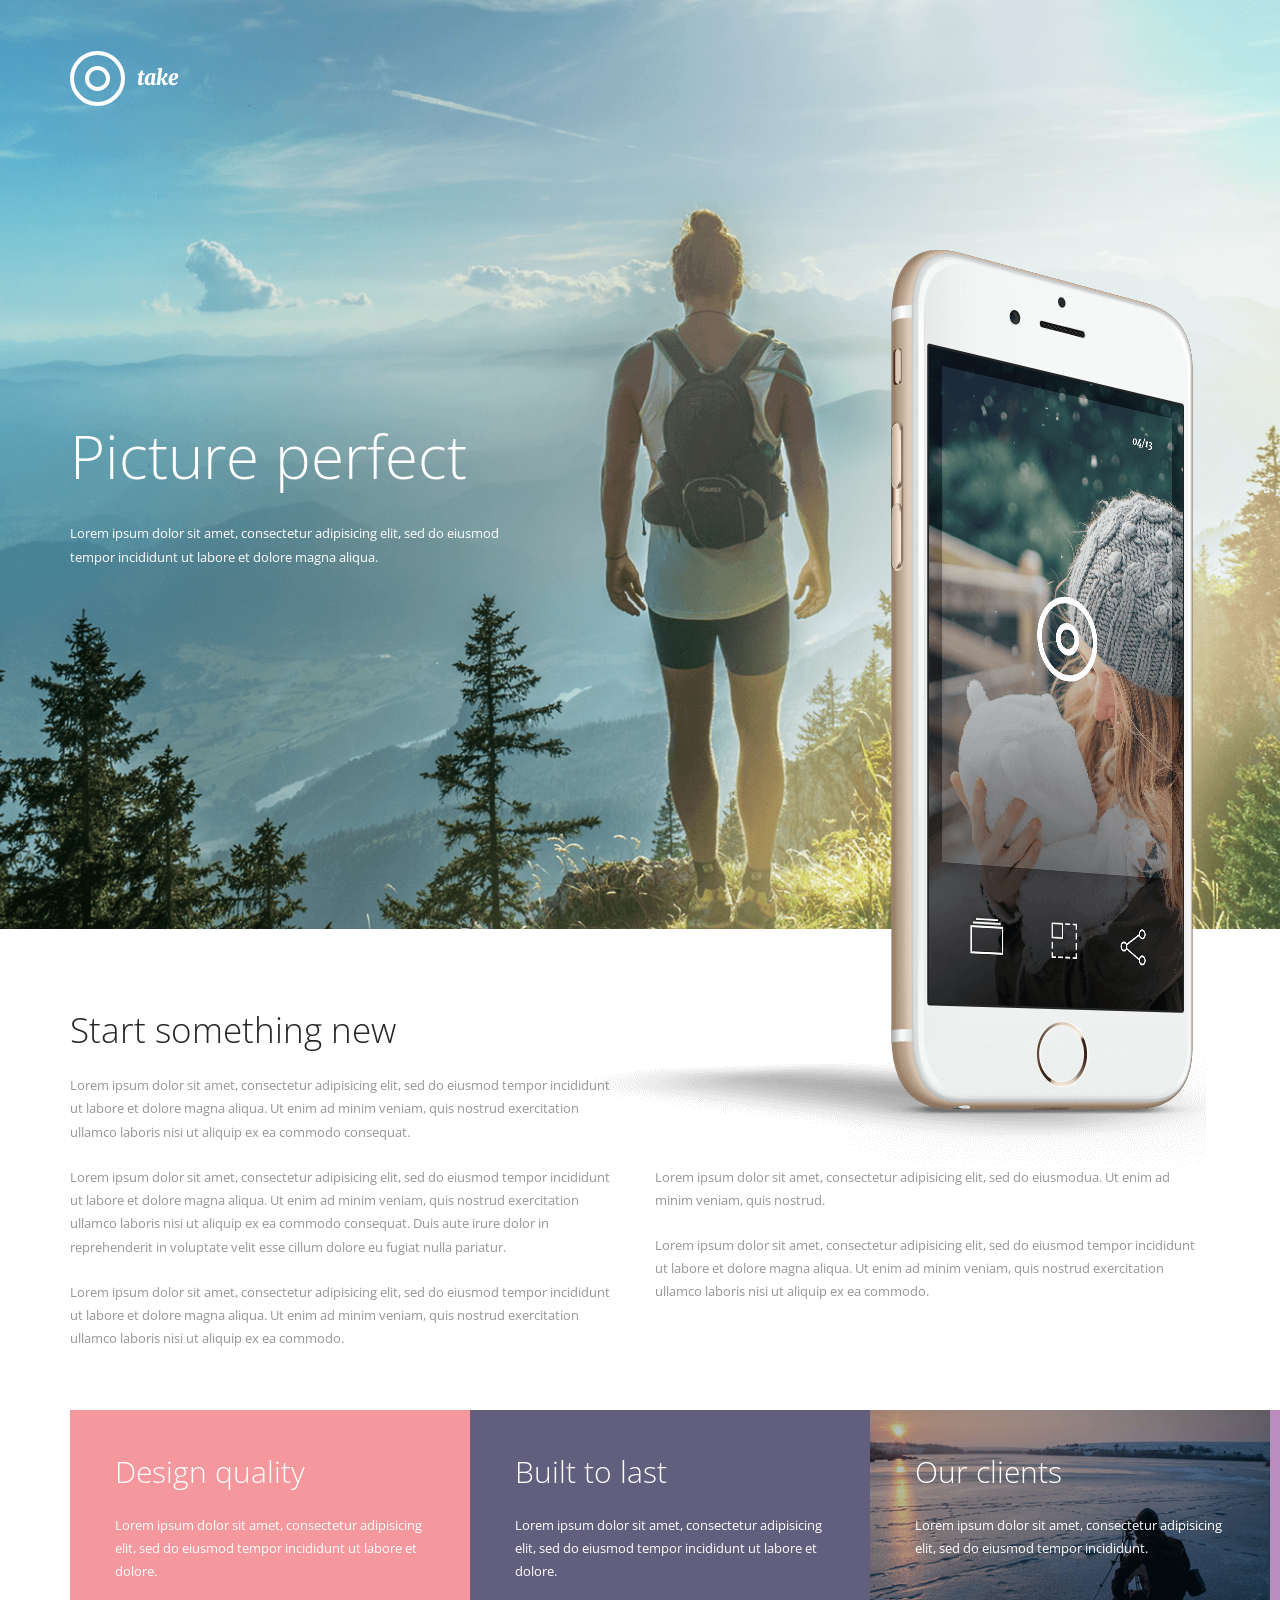
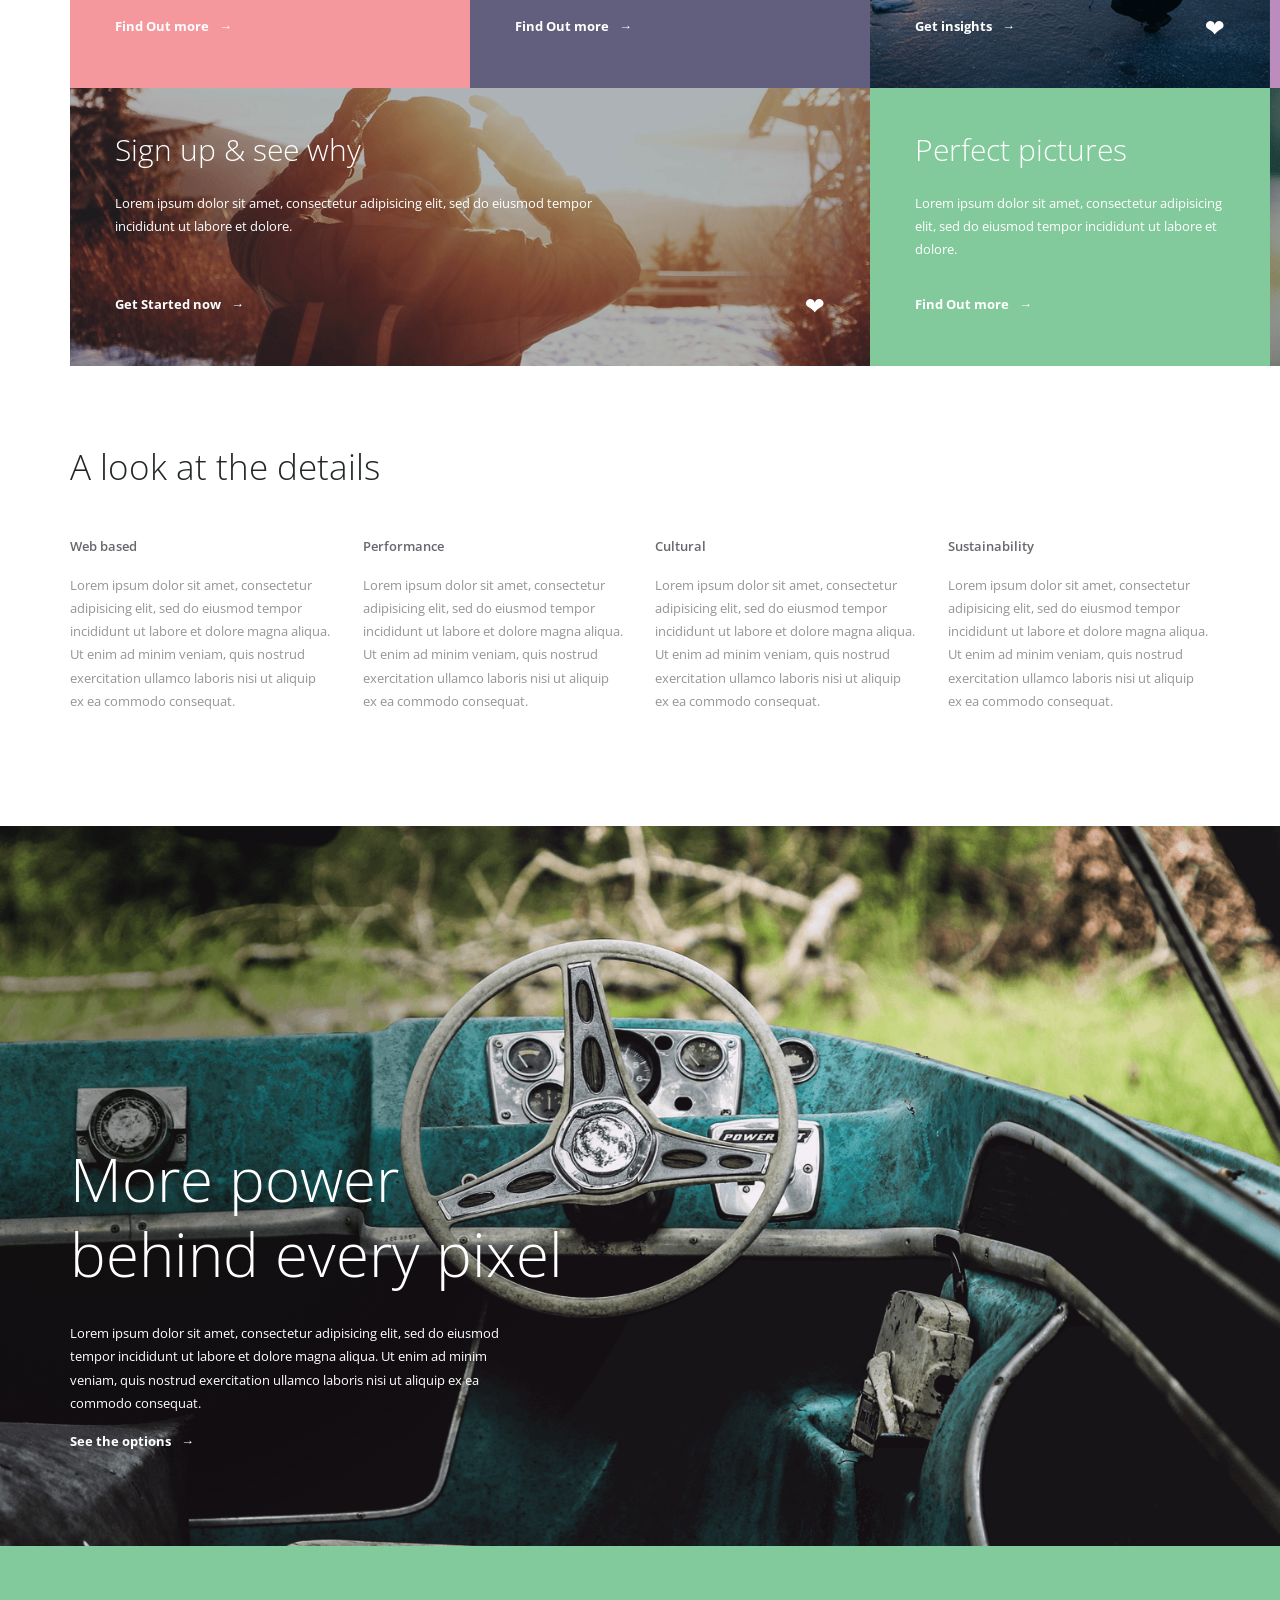
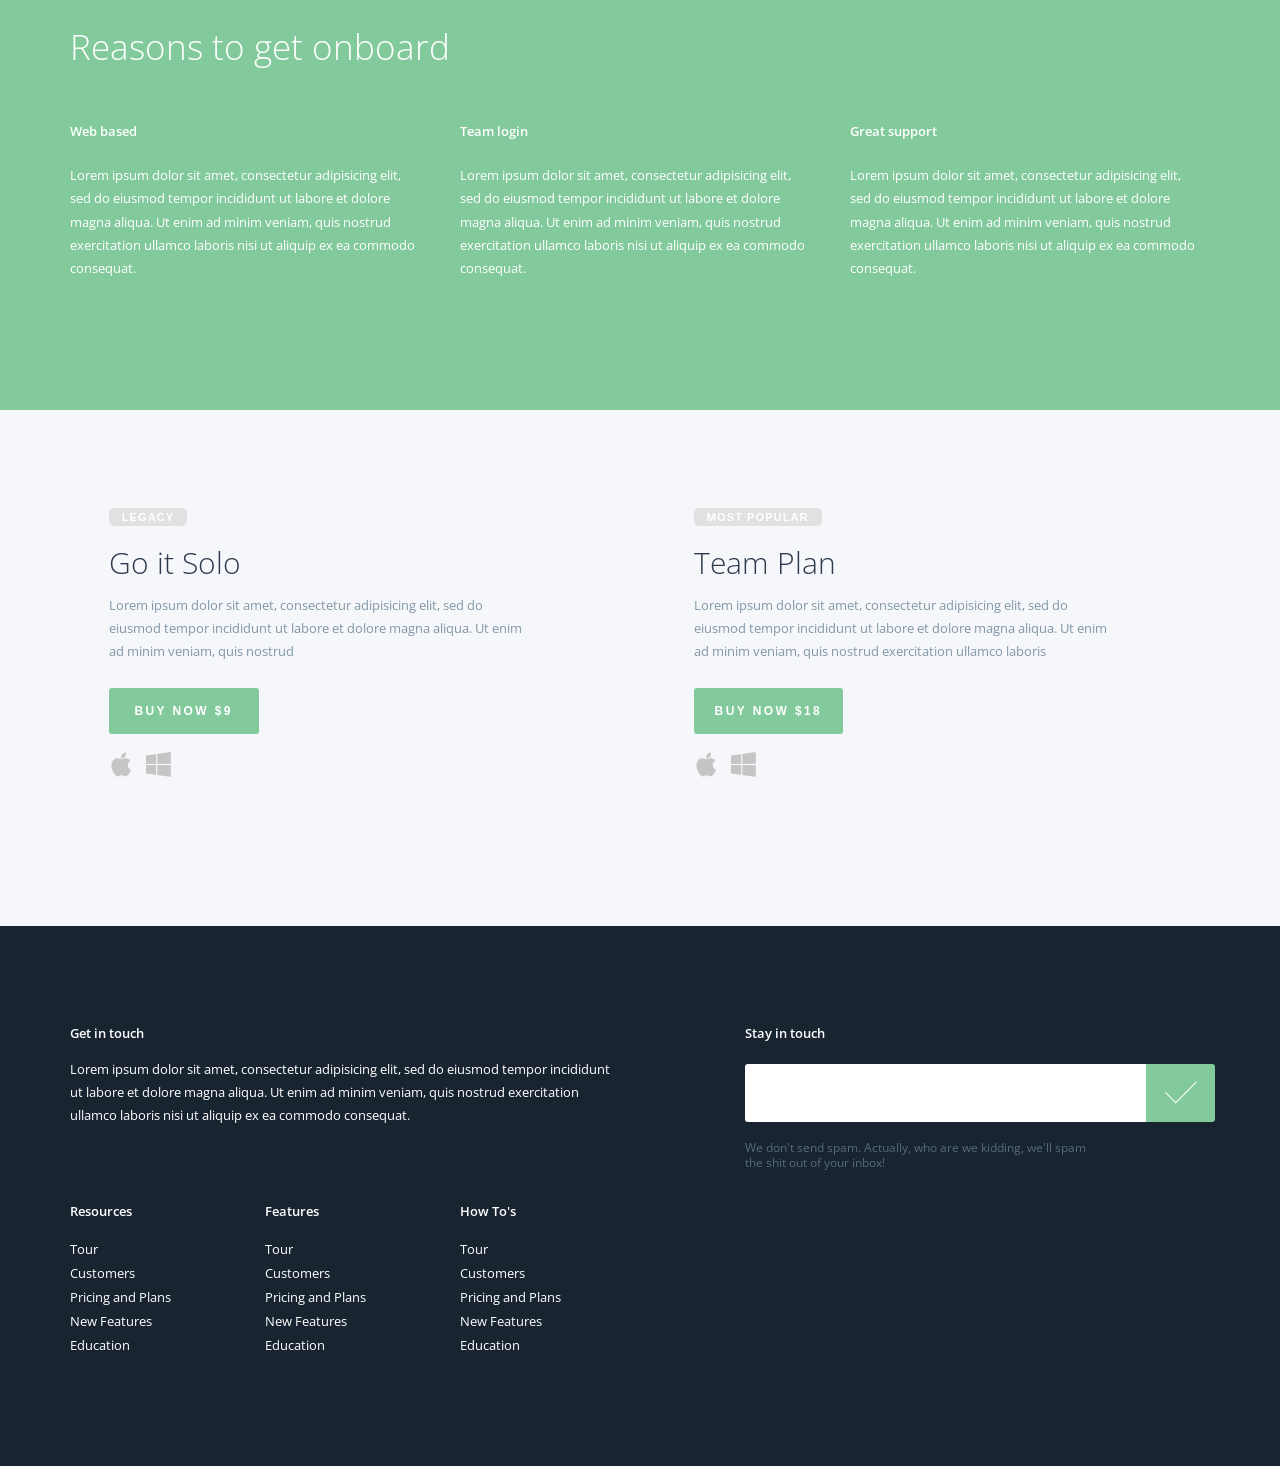
==== index.html @ c55de5a4 "Add Take project Old project from psd by htmlAcademy" ====
<!DOCTYPE html>
<html lang="en">
<head>
	<meta charset="UTF-8">
	<meta name="viewport" content="width=device-width, initial-scale=1.0">
	<title>take</title>
	<link href='https://fonts.googleapis.com/css?family=Open+Sans:300,600,400,700,800' rel='stylesheet' type='text/css'>
	<link href='https://fonts.googleapis.com/css?family=Merriweather:900italic' rel='stylesheet' type='text/css'>
	<link rel="stylesheet" type="text/css" href="style/style.css">
</head>
<body>
	<main>
		<section class="section-1">
			<div class="row">
				<div class="logo col-2">take</div>
			</div>
			<header class="row">
				<h5><span>Perfect</span>&ensp; <a href="#">takepapp.com</a></h5>
				<h1 class="col-5">Picture perfect</h1>
			</header>
			<article class="row">
				<div class="col-5">
					<p>Lorem ipsum dolor sit amet, consectetur adipisicing elit, sed do eiusmod tempor incididunt ut labore et dolore magna aliqua.
					</p>
				</div>
				<div class="col-7">
					<img src="image/iPhone-img-crop.png">
				</div>
			</article>
		</section>
		<section class="section-2">
			<header class="row">
				<h2 class="col-4">Start something new</h2>
			</header>
			<article class="row">
				<div class="col-6">
					<p>Lorem ipsum dolor sit amet, consectetur adipisicing elit, sed do eiusmod
					tempor incididunt ut labore et dolore magna aliqua. Ut enim ad minim veniam,
					quis nostrud exercitation ullamco laboris nisi ut aliquip ex ea commodo
					consequat.
					</p>
					<p>Lorem ipsum dolor sit amet, consectetur adipisicing elit, sed do eiusmod
					tempor incididunt ut labore et dolore magna aliqua. Ut enim ad minim veniam,
					quis nostrud exercitation ullamco laboris nisi ut aliquip ex ea commodo
					consequat. Duis aute irure dolor in reprehenderit in voluptate velit esse
					cillum dolore eu fugiat nulla pariatur.
					</p>
					<p>Lorem ipsum dolor sit amet, consectetur adipisicing elit, sed do eiusmod
					tempor incididunt ut labore et dolore magna aliqua. Ut enim ad minim veniam,
					quis nostrud exercitation ullamco laboris nisi ut aliquip ex ea commodo.
					</p>
				</div>
				<div class="col-6">
					<p>Lorem ipsum dolor sit amet, consectetur adipisicing elit, sed do eiusmodua. Ut enim ad minim veniam, quis nostrud.
					</p>
					<p>Lorem ipsum dolor sit amet, consectetur adipisicing elit, sed do eiusmod
					tempor incididunt ut labore et dolore magna aliqua. Ut enim ad minim veniam, quis nostrud exercitation ullamco laboris nisi ut aliquip ex ea commodo.
					</p>
				</div>
			</article>
		</section>
		<section class="section-3">
			<div class="wrapper">
				<article id="gallery">
					<div class="first-img gal-img">
						<h3>Design quality</h3>
						<p>Lorem ipsum dolor sit amet, consectetur adipisicing elit, sed do eiusmod
						tempor incididunt ut labore et dolore.
						</p>
						<a href="">
							<p>Find Out more &ensp;&rarr;</p>
						</a>
					</div>
					<div class="second-img gal-img">
						<h3>Built to last</h3>
						<p>Lorem ipsum dolor sit amet, consectetur adipisicing elit, sed do eiusmod
						tempor incididunt ut labore et dolore.
						</p>
						<a href="">
							<p>Find Out more &ensp;&rarr;</p>
						</a>
					</div>
					<div class="third-img gal-img">
						<h3>Our clients</h3>
						<p>Lorem ipsum dolor sit amet, consectetur adipisicing elit, sed do eiusmod
						tempor incididunt.
						</p>
						<a href="">
							<p>Get insights &ensp;&rarr;</p>
						</a>
						<span>&#10085;</span>
					</div>
					<div class="fourth-img gal-img">
						<h3>How to show great results</h3>
						<p>Lorem ipsum dolor sit amet, consectetur adipisicing elit, sed do eiusmod
						tempor incididunt ut labore et dolore. Lorem ipsum dolor sit amet, consectetur adipisicing elit.
						</p>
						<a href="">
							<p>Find Out more &ensp;&rarr;</p>
						</a>
					</div>
					<div class="fifth-img gal-img">
						<h3>Sign up & see why</h3>
						<p>Lorem ipsum dolor sit amet, consectetur adipisicing elit, sed do eiusmod
						tempor incididunt ut labore et dolore.
						</p>
						<a href="">
							<p>Get Started now &ensp;&rarr;</p>
						</a>
						<span>&#10085;</span>
					</div>
					<div class="sixth-img gal-img">
						<h3>Perfect pictures</h3>
						<p>Lorem ipsum dolor sit amet, consectetur adipisicing elit, sed do eiusmod
						tempor incididunt ut labore et dolore.</p>
						<a href="">
							<p>Find Out more &ensp;&rarr;</p>
						</a>
					</div>
					<div class="seventh-img gal-img">
						<h3>Start something new</h3>
						<p>Lorem ipsum dolor sit amet, consectetur adipisicing elit, sed do eiusmod
						tempor incididunt ut labore et dolore.</p>
						<a href="">
							<p>Get Started now &ensp;&rarr;</p>
						</a>
						<span>&#10085;</span>
					</div>
				</article>
			</div>
		</section>
		<section class="section-4">
			<header class="row">
				<h5><a href="#">takepapp.com</a></h5>
				<h2 class="col-4">A look at the details</h2>
			</header>
			<article class="row">
				<div class="col-3">
					<h4>Web based</h4>
					<p>Lorem ipsum dolor sit amet, consectetur adipisicing elit, sed do eiusmod
					tempor incididunt ut labore et dolore magna aliqua. Ut enim ad minim veniam,
					quis nostrud exercitation ullamco laboris nisi ut aliquip ex ea commodo
					consequat.
					</p>
				</div>
				<div class="col-3">
					<h4>Performance</h4>
					<p>Lorem ipsum dolor sit amet, consectetur adipisicing elit, sed do eiusmod
					tempor incididunt ut labore et dolore magna aliqua. Ut enim ad minim veniam,
					quis nostrud exercitation ullamco laboris nisi ut aliquip ex ea commodo
					consequat.
					</p>
				</div>
				<div class="col-3">
					<h4>Cultural</h4>
					<p>Lorem ipsum dolor sit amet, consectetur adipisicing elit, sed do eiusmod
					tempor incididunt ut labore et dolore magna aliqua. Ut enim ad minim veniam,
					quis nostrud exercitation ullamco laboris nisi ut aliquip ex ea commodo
					consequat.
					</p>
				</div>
				<div class="col-3">
					<h4>Sustainability</h4>
					<p>Lorem ipsum dolor sit amet, consectetur adipisicing elit, sed do eiusmod
					tempor incididunt ut labore et dolore magna aliqua. Ut enim ad minim veniam,
					quis nostrud exercitation ullamco laboris nisi ut aliquip ex ea commodo
					consequat.
					</p>
				</div>
			</article>
		</section>
		<section class="section-5">
			<header class="row">
				<h2 class="col-6">More power<br>behind every pixel</h2>
			</header>
			<article class="row">
				<div class="col-5">
					<p>Lorem ipsum dolor sit amet, consectetur adipisicing elit, sed do eiusmod
					tempor incididunt ut labore et dolore magna aliqua. Ut enim ad minim veniam,
					quis nostrud exercitation ullamco laboris nisi ut aliquip ex ea commodo
					consequat.
					</p>
				</div>
			</article>
			<div class="row">
				<a href="#">
					<p class="col-2">See the options &ensp;&rarr;</p>
				</a>
			</div>
		</section>
		<section class="section-6">
			<header class="row">
				<h5><a href="#">takepapp.com</a></h5>
				<h2 class="col-5">Reasons to get onboard</h2>
			</header>
			<article class="row">
				<div class="col-4">
					<h4>Web based</h4>
					<p>Lorem ipsum dolor sit amet, consectetur adipisicing elit, sed do eiusmod
					tempor incididunt ut labore et dolore magna aliqua. Ut enim ad minim veniam,
					quis nostrud exercitation ullamco laboris nisi ut aliquip ex ea commodo
					consequat.
					</p>
				</div>
				<div class="col-4">
					<h4>Team login</h4>
					<p>Lorem ipsum dolor sit amet, consectetur adipisicing elit, sed do eiusmod
					tempor incididunt ut labore et dolore magna aliqua. Ut enim ad minim veniam,
					quis nostrud exercitation ullamco laboris nisi ut aliquip ex ea commodo
					consequat.
					</p>
				</div>
				<div class="col-4">
					<h4>Great support</h4>
					<p>Lorem ipsum dolor sit amet, consectetur adipisicing elit, sed do eiusmod
					tempor incididunt ut labore et dolore magna aliqua. Ut enim ad minim veniam,
					quis nostrud exercitation ullamco laboris nisi ut aliquip ex ea commodo
					consequat.
					</p>
				</div>
			</article> 
		</section>
		<section class="section-7">
			<div class="row">
				<h5><a href="#">takepapp.com</a></h5>
				<div class="col-6">
					<button class="status">Legacy</button>
					<div class="content">
						<h3>Go it Solo</h3>
						<p>Lorem ipsum dolor sit amet, consectetur adipisicing elit, sed do eiusmod
						tempor incididunt ut labore et dolore magna aliqua. Ut enim ad minim veniam,
						quis nostrud
						</p>
					</div>
					<button class="buy-now">Buy Now $9</button>
					<div class="icons">
						<a href=""><img src="image/apple-logo.png" alt="Apple"></a>
						<a href=""><img src="image/windows-logo.png" alt="Windows"></a>
					</div>
				</div>
				<div class="col-6">
					<button class="status">Most Popular</button>
					<div class="content">
						<h3>Team Plan</h3>
						<p>Lorem ipsum dolor sit amet, consectetur adipisicing elit, sed do eiusmod
						tempor incididunt ut labore et dolore magna aliqua. Ut enim ad minim veniam,
						quis nostrud exercitation ullamco laboris
						</p>
					</div>
					<button class="buy-now">Buy Now $18</button>
					<div class="icons">
						<a href=""><img src="image/apple-logo.png" alt="Apple"></a>
						<a href=""><img src="image/windows-logo.png" alt="Windows"></a>
					</div>
				</div>
			</div>
		</section>
	</main>
	<footer>
		<div class="row">
			<div class="col-6">
				<h4>Get in touch</h4>
				<p>Lorem ipsum dolor sit amet, consectetur adipisicing elit, sed do eiusmod
				tempor incididunt ut labore et dolore magna aliqua. Ut enim ad minim veniam,
				quis nostrud exercitation ullamco laboris nisi ut aliquip ex ea commodo
				consequat.
				</p>
			</div>
			<div class="col-6">
				<h4>Stay in touch</h4>
				<form>
					<input type="email" required>
					<input type="submit" value=" ">
					<span><div></div></span>
					<!-- Submit Button Style with Unicode -->
					<!-- <span>&not;</span> -->
				</form>
				<p>We don't send spam. Actually, who are we kidding, we'll spam
				<br>the shit out of your inbox!
				</p>
			</div>
		</div>
		<div class="row">
			<div class="col-2">
				<h4>Resources</h4>
				<ul>
					<li><a href="">Tour</a></li>
					<li><a href="">Customers</a></li>
					<li><a href="">Pricing and Plans</a></li>
					<li><a href="">New Features</a></li>
					<li><a href="">Education</a></li>
				</ul>
			</div>
			<div class="col-2">
				<h4>Features</h4>
				<ul>
					<li><a href="">Tour</a></li>
					<li><a href="">Customers</a></li>
					<li><a href="">Pricing and Plans</a></li>
					<li><a href="">New Features</a></li>
					<li><a href="">Education</a></li>
				</ul>
			</div>
			<div class="col-2">
				<h4>How To's</h4>
				<ul>
					<li><a href="">Tour</a></li>
					<li><a href="">Customers</a></li>
					<li><a href="">Pricing and Plans</a></li>
					<li><a href="">New Features</a></li>
					<li><a href="">Education</a></li>
				</ul>
			</div>
		</div>
	</footer>
	<script type="text/javascript">
		window.onscroll = function() {gallerySliding()};
		function gallerySliding() {
	    if (document.body.scrollTop > 1390) {
	      document.getElementById("gallery").className = "gallery-translate";
	    } else if (document.body.scrollTop < 1385) {
	      document.getElementById("gallery").className = "";
	    }
		}
	</script>
</body>
</html>
---- style/style.css ----
/* Reset */
* {
  margin: 0;
  padding: 0;
  box-sizing: border-box;
}
/* General Styles */
body {
  max-width: 1800px;
  min-width: 1200px;
  margin: 0 auto;
  font-family: 'Open Sans', sans-serif;
  font-size: 16px;
  line-height: 145%;
  background: #fff;
}
h1 {
  font-weight: 300;
  font-size: 3.75em;
}
h2 {
  line-height: 125%;
  font-weight: 300;
  font-size: 2.1875em;
}
h3 {
  font-weight: 300;
  font-size: 1.875em;
}
h4 {
  font-weight: 600;
  font-size: 0.8125em;
}
h5 {
  font-weight: 600;
  font-size: 0.75em;
}
p {
  font-weight: 400;
  font-size: 0.8125em;
}
a {
  text-decoration: none;
}
li {
  list-style: none;
}
section,
footer {
  display: block;
  width: 100%;
}
/* 12 Column Grid Layout */
.col-1 {
  width: 8.33%;
}
.col-2 {
  width: 16.66%;
}
.col-3 {
  width: 25%;
}
.col-4 {
  width: 33.33%;
}
.col-5 {
  width: 41.66%;
}
.col-6 {
  width: 50%;
}
.col-7 {
  width: 58.33%;
}
.col-8 {
  width: 66.66%;
}
.col-9 {
  width: 75%;
}
.col-10 {
  width: 83.33%;
}
.col-11 {
  width: 91.66%;
}
.col-12 {
  width: 100%;
}
[class*="col-"] {
  float: left;
  padding: 15px;
}
.row {
  width: 1170px;
  margin: 0 auto;
}
.row:after {
  content: "";
  clear: both;
  display: block;
}
/* Section-1 Styles */
.section-1 {
  padding: 4% 0 21.6em 0;
  background: #f5989d url('../image/top-bg.png') no-repeat center center;
  background-size: cover;
  color: #fff;
}
.section-1 .logo {
  position: relative;
  height: 7em;
  padding-left: 7%;
  font-family: Merriweather, serif;
  font-weight: 900;
  font-size: 1.3125em;
  font-style: italic;
  background: transparent;
  z-index: 1;
}
.section-1 .logo:before {
  content: '';
  position: absolute;
  top: 0px;
  left: 15px;
  width: 47px;
  height: 47px;
  border: 4px solid #fff;
  border-radius: 50%;
}
.section-1 .logo:after {
  content: '';
  position: absolute;
  top: 15px;
  left: 30px;
  width: 17px;
  height: 17px;
  border: 4px solid #fff;
  border-radius: 50%;
}
.section-1 header {
  position: relative;
  padding: 14.5em 0 1.5em 0;
}
.section-1 header h5 {
  position: absolute;
  bottom: -1.5em;
  left: -27em;
  transform: rotate(270deg);
  text-transform: uppercase;
}
.section-1 header h5 span {
  font-weight: 300;
  letter-spacing: 0.1em;
}
.section-1 header h5 a {
  color: #fff;
}
.section-1 article {
  position: relative;
  padding-bottom: ;
}
.section-1 article img {
  position: absolute;
  top: -17em;
  right: 1.2em;
  width: 670px;
  height: 930px;
  overflow: hidden;
}
/* Section-2 Styles */
.section-2 {
  padding: 5% 0 3.5% 0;
}
.section-2 h2 {
  padding-bottom: 0;
  color: #222626;
}
.section-2 .col-6 {
  padding-top: 0;
}
.section-2 .col-6 p {
  padding-top: 4%;
  color: #959595;
}
.section-2 .col-6:last-child {
  padding-top: 7.8%;
}
/* Section-3 Styles */
.section-3 {
  max-width: 1800px;
  height: 556px;
  overflow-x: hidden;
}
.section-3 .wrapper {
  width: 1140px;
  height: inherit;
  margin: 0 auto;
}
.section-3 .wrapper .gallery-translate {
  margin-left: -850px;
}
.section-3 .wrapper #gallery {
  transition: all 2s;
  display: flex;
  flex-flow: row wrap;
  width: 2000px;
  height: inherit;
  color: #fff;
}
.section-3 .wrapper #gallery .gal-img {
  position: relative;
  padding: 50px 45px 0 45px;
}
.section-3 .wrapper #gallery .gal-img p:not(:last-child) {
  padding: 30px 0;
}
.section-3 .wrapper #gallery .gal-img a {
  position: absolute;
  bottom: 50px;
  left: 45px;
}
.section-3 .wrapper #gallery .gal-img a p {
  font-weight: 700;
  color: #fff;
}
.section-3 .wrapper #gallery .gal-img span {
  position: absolute;
  bottom: 50px;
  right: 45px;
  font-size: 1.5em;
  transform: rotate(90deg);
}
.section-3 .wrapper #gallery .gal-img:hover {
  -webkit-filter: brightness(110%);
  filter: brightness(110%);
}
.section-3 .wrapper #gallery .first-img,
.section-3 .wrapper #gallery .second-img,
.section-3 .wrapper #gallery .third-img,
.section-3 .wrapper #gallery .sixth-img {
  width: 400px;
  height: 278px;
}
.section-3 .wrapper #gallery .fourth-img,
.section-3 .wrapper #gallery .fifth-img,
.section-3 .wrapper #gallery .seventh-img {
  width: 800px;
  height: 278px;
  padding-right: 250px;
  background-size: cover;
}
.section-3 .wrapper #gallery .first-img {
  background: #f5989d;
}
.section-3 .wrapper #gallery .second-img {
  background: #615f7d;
}
.section-3 .wrapper #gallery .third-img {
  background: #091e28 url('../image/box-3-img.png') no-repeat center center;
}
.section-3 .wrapper #gallery .fourth-img {
  background: #bd8cbf;
}
.section-3 .wrapper #gallery .fifth-img {
  background: #091e28 url('../image/box-5-img.png') no-repeat center center;
}
.section-3 .wrapper #gallery .sixth-img {
  background: #82ca9c;
}
.section-3 .wrapper #gallery .seventh-img {
  background: #091e28 url('../image/box-7-img.png') no-repeat center center;
}
/* Section-4 Styles */
.section-4 {
  padding: 5% 0 7.7% 0;
}
.section-4 header {
  position: relative;
}
.section-4 header h5 {
  position: absolute;
  bottom: -0.5em;
  left: -24em;
  transform: rotate(270deg);
  text-transform: uppercase;
}
.section-4 header h5 a {
  color: #959595;
}
.section-4 header h2 {
  color: #222626;
}
.section-4 h4 {
  padding: 6% 0 6% 0;
  color: #67676d;
}
.section-4 p {
  color: #959595;
}
/* Section-5 Styles */
.section-5 {
  padding: 23.5% 0 6.1% 0;
  background: #bd8cbf url('../image/middle-bg.png') no-repeat center center;
  background-size: cover;
  color: #fff;
}
.section-5 h2 {
  font-size: 3.75em;
}
.section-5 .col-2 {
  padding-top: 0;
  font-weight: 700;
  color: #fff;
}
/* Section-6 Styles */
.section-6 {
  padding: 5% 0 8.95% 0;
  color: #fff;
  background: #82ca9c;
}
.section-6 header {
  position: relative;
}
.section-6 header h5 {
  position: absolute;
  bottom: -0.5em;
  left: -24em;
  transform: rotate(270deg);
  text-transform: uppercase;
}
.section-6 header h5 a {
  color: #fff;
}
.section-6 .col-4 {
  padding-right: 1.5em;
}
.section-6 .col-4 h4 {
  padding: 6% 0 6% 0;
}
/* Section-7 Styles */
.section-7 {
  padding: 4.5% 0 6.75% 0;
  background: #f6f7fa;
}
.section-7 .row {
  position: relative;
}
.section-7 .row h5 {
  position: absolute;
  top: 6em;
  left: -24em;
  transform: rotate(270deg);
  text-transform: uppercase;
}
.section-7 .row h5 a {
  color: #8297a7;
}
.section-7 .col-6 {
  padding: 2.3em 7em 3.5em 3.35em;
}
.section-7 .col-6 button {
  text-transform: uppercase;
  color: #fff;
  border: none;
  outline: none;
  transition: all .3s;
}
.section-7 .col-6 .status {
  padding: 0.3em 1.2em;
  font-weight: 800;
  font-size: 0.6875em;
  letter-spacing: 0.1em;
  background: #e1e1e1;
  border-radius: 5px;
}
.section-7 .col-6 .content {
  padding: 1.5em 0;
}
.section-7 .col-6 .content h3 {
  color: #2e3b4e;
}
.section-7 .col-6 .content p {
  padding-top: 1.5em;
  color: #8297a7;
}
.section-7 .col-6 .buy-now {
  padding: 1.35em 2.15em;
  margin-bottom: 1.5em;
  font-weight: 700;
  font-size: 0.75em;
  letter-spacing: 0.2em;
  background: #82ca9c;
  border-radius: 3px;
}
.section-7 .col-6 .buy-now:hover {
  -webkit-filter: contrast(115%);
  filter: contrast(115%);
  cursor: pointer;
}
.section-7 .col-6 img {
  width: 1.5625em;
  height: 1.5625em;
  margin-right: 0.5em;
  text-align: center;
}
.section-7 .col-6:last-of-type .buy-now {
  padding: 1.35em 1.75em;
}
.section-7 .col-6:hover {
  background: #fff;
  box-shadow: 0 0 50px #d6d6d6;
}
.section-7 .col-6:hover .status {
  background: #bd8cbf;
}
.section-7 .col-6:hover h3 {
  font-weight: 400;
}
/* Main Footer */
footer {
  padding: 6.35% 0 7.3% 0;
  color: #fff;
  background: #192431;
}
footer h4 {
  padding-bottom: 1em;
}
footer .col-6:last-child {
  padding-left: 9%;
}
footer .col-6:last-child form {
  position: relative;
  width: 29.38em;
  height: 3.625em;
  margin-top: 0.4em;
  z-index: 10;
  overflow: hidden;
  border-radius: 3px;
  /* Submit Button Style with Unicode */
  /*span {
				position: absolute;
				top: -0.88em;
				left: 5.45em;
				padding: 75px;
				transform: rotate(135deg);
				font-size: 4em;
				font-weight: 100;
				color: #fff;
				background: #82ca9c;
				z-index: 0;
			}*/
}
footer .col-6:last-child form input {
  position: relative;
  height: 100%;
  vertical-align: middle;
  border: none;
  outline: none;
  z-index: 10;
}
footer .col-6:last-child form input[type=email] {
  width: 19.25em;
  padding-left: 1.5em;
  font-family: 'Open Sans', sans-serif;
  font-weight: 300;
  font-size: 1.3em;
  color: #192431;
}
footer .col-6:last-child form input[type=submit] {
  width: 5.28em;
  margin-left: -5px;
  opacity: 0;
  transition: all .3s;
}
footer .col-6:last-child form input[type=submit]:hover {
  opacity: .1;
  cursor: pointer;
}
footer .col-6:last-child form span {
  position: absolute;
  bottom: -3em;
  right: -3.5em;
  padding: 75px;
  text-align: center;
  vertical-align: middle;
  transform: rotate(135deg);
  background: #82ca9c;
  z-index: 0;
}
footer .col-6:last-child form span div {
  width: 30px;
  height: 15px;
  border-right: 1px solid #fff;
  border-top: 1px solid #fff;
}
footer .col-6:last-child p {
  padding-top: 1.5em;
  line-height: 125%;
  font-size: 0.75em;
  color: #57697f;
}
footer .col-2 a {
  font-weight: 400;
  font-size: 0.8125em;
  color: #fff;
}
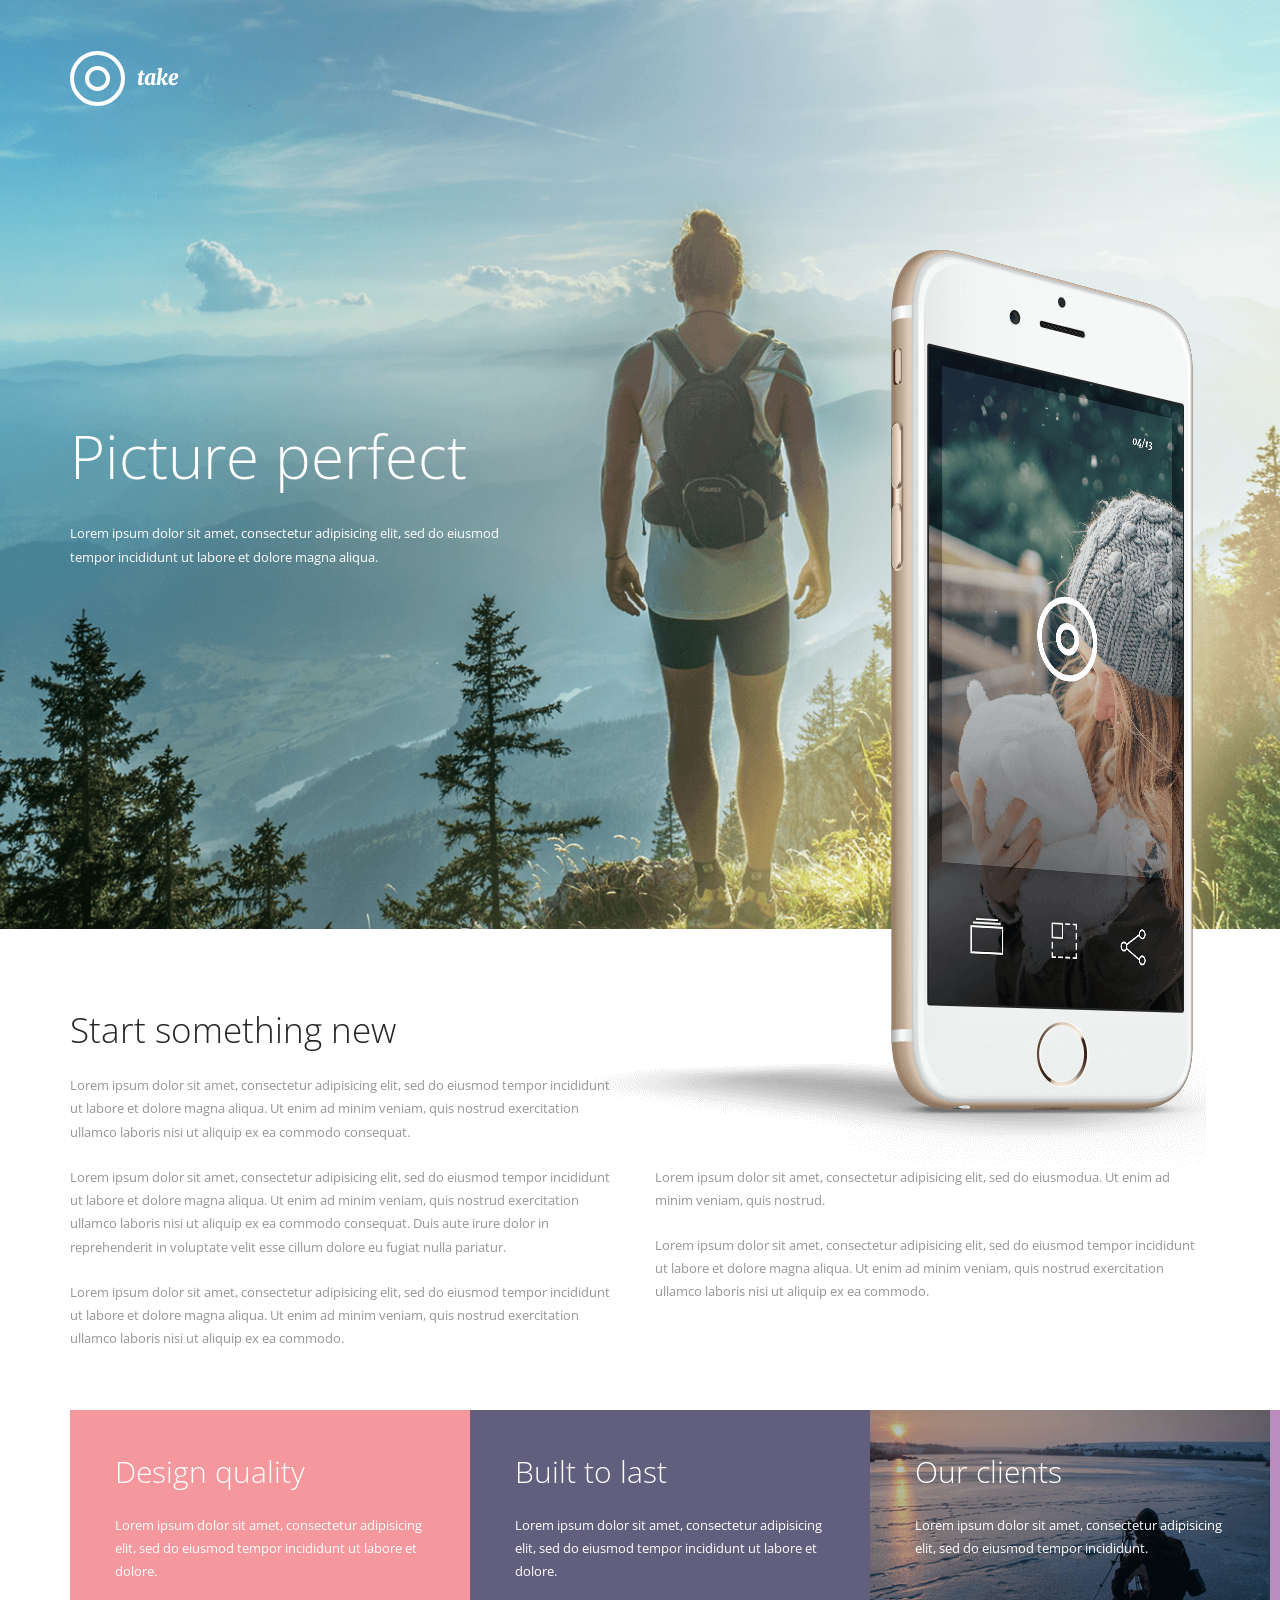
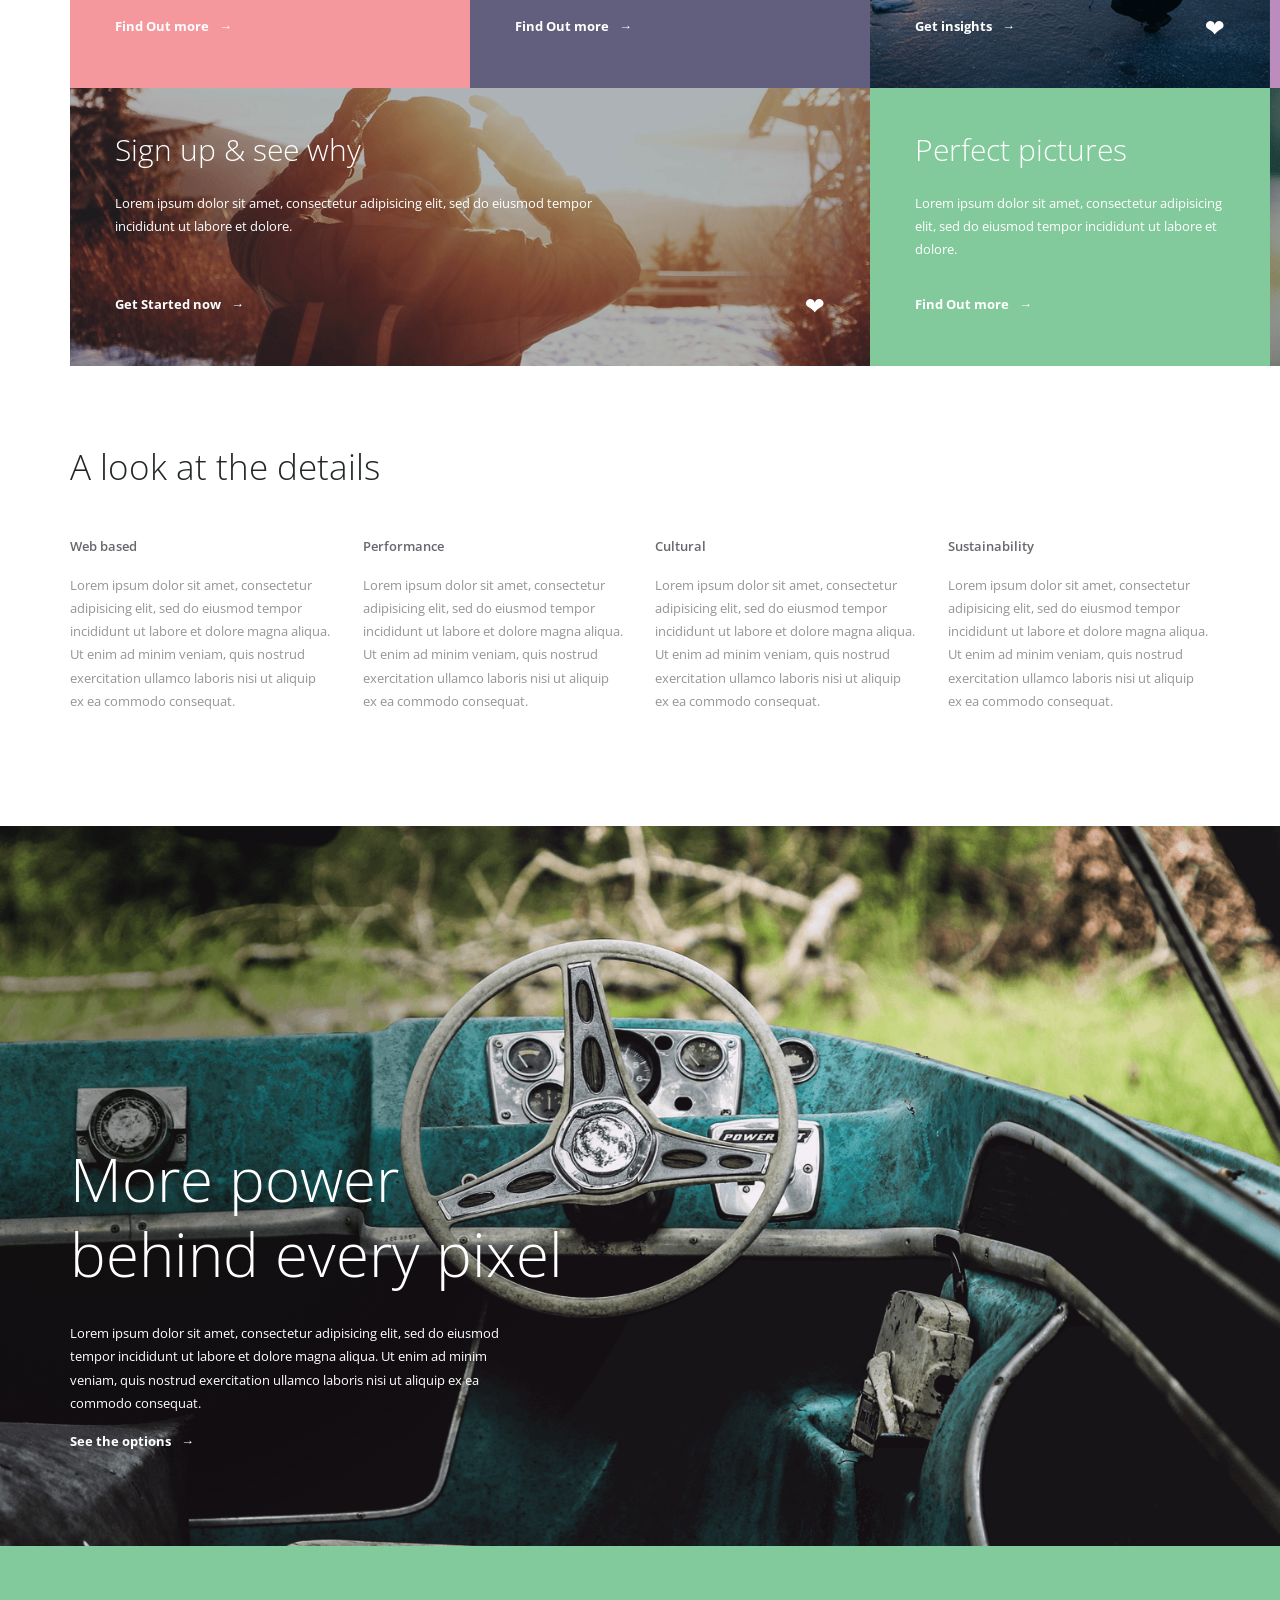
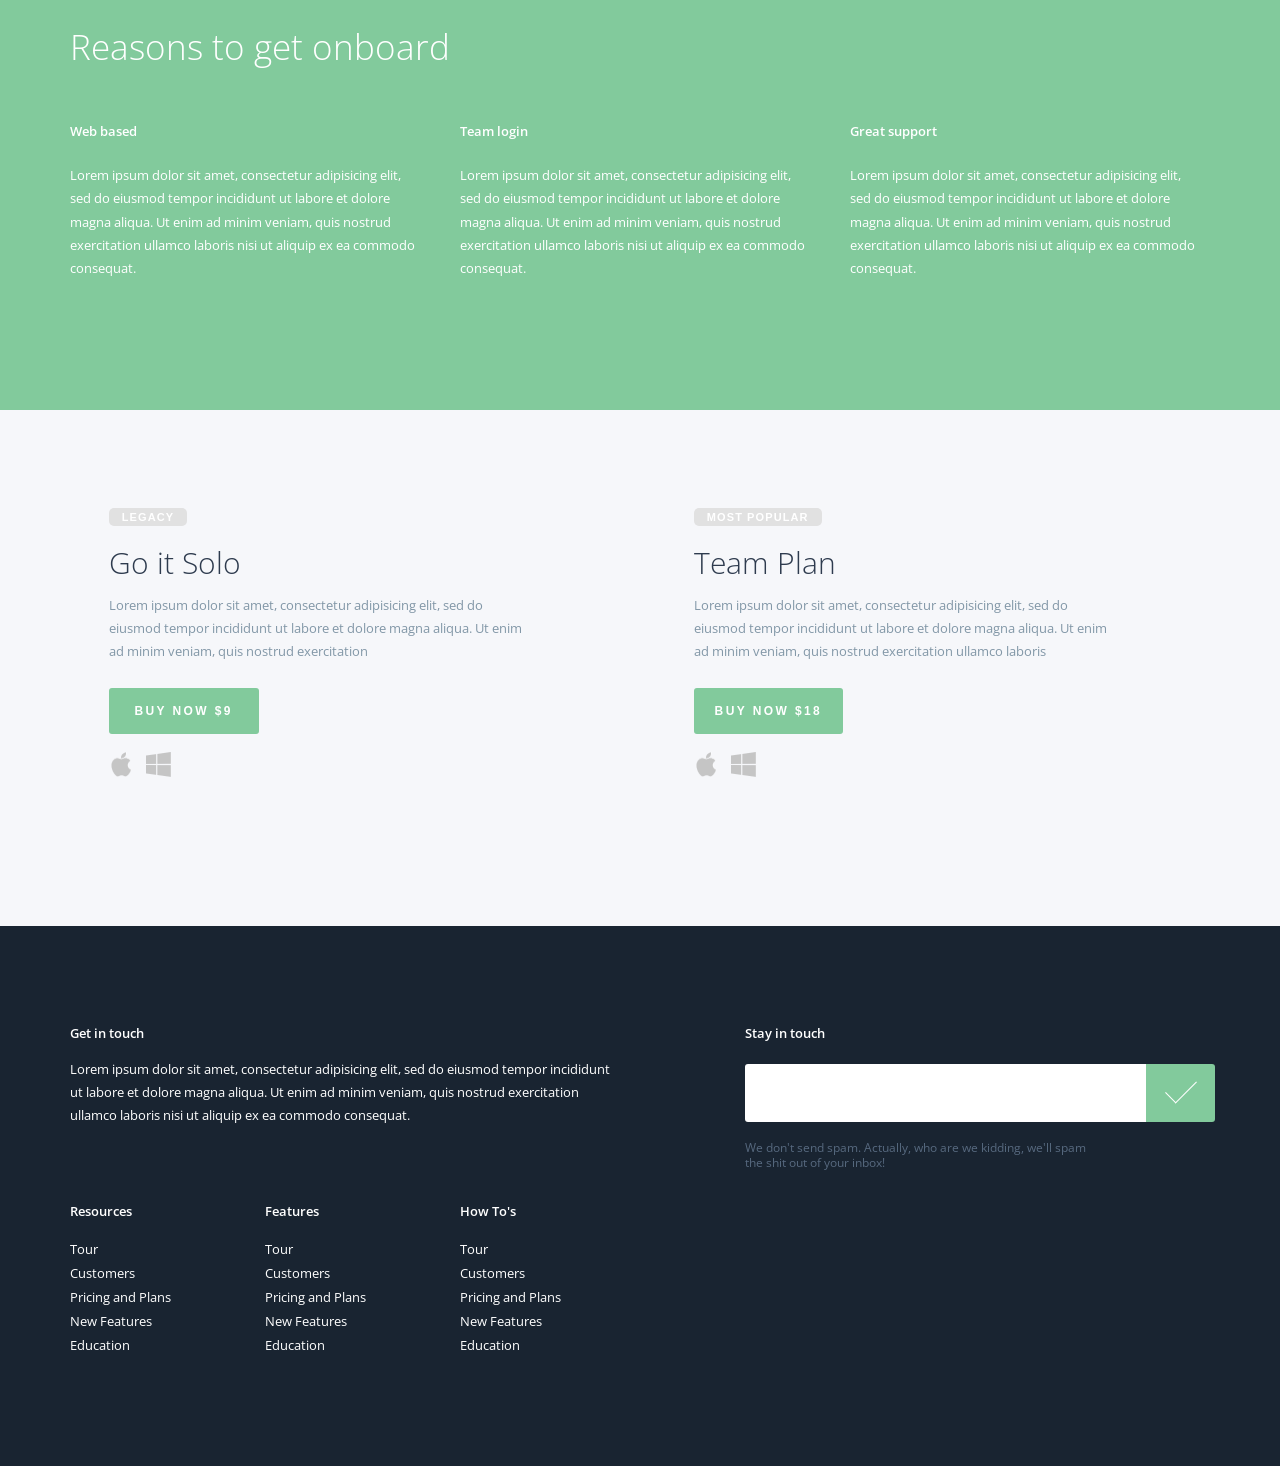
==== commit afb9df8f: "Media queries added Changes in all three files" ====
--- a/index.html
+++ b/index.html
@@ -10,27 +10,29 @@
 </head>
 <body>
 	<main>
+	<!-- First Section. Header -->
 		<section class="section-1">
 			<div class="row">
-				<div class="logo col-2">take</div>
-			</div>
-			<header class="row">
+				<div class="logo col-5">take</div>
+			</div>
+			<aside class="row">
 				<h5><span>Perfect</span>&ensp; <a href="#">takepapp.com</a></h5>
-				<h1 class="col-5">Picture perfect</h1>
-			</header>
+				<h1 class="col-12">Picture perfect</h1>
+			</aside>
 			<article class="row">
 				<div class="col-5">
 					<p>Lorem ipsum dolor sit amet, consectetur adipisicing elit, sed do eiusmod tempor incididunt ut labore et dolore magna aliqua.
 					</p>
 				</div>
-				<div class="col-7">
+				<div class="col-7 phone-img">
 					<img src="image/iPhone-img-crop.png">
 				</div>
 			</article>
 		</section>
+	<!-- Second Section. Idea -->
 		<section class="section-2">
 			<header class="row">
-				<h2 class="col-4">Start something new</h2>
+				<h2 class="col-12">Start something new</h2>
 			</header>
 			<article class="row">
 				<div class="col-6">
@@ -59,6 +61,7 @@
 				</div>
 			</article>
 		</section>
+	<!-- Third Section. Gallery -->
 		<section class="section-3">
 			<div class="wrapper">
 				<article id="gallery">
@@ -129,11 +132,12 @@
 				</article>
 			</div>
 		</section>
+	<!-- Fourth Section. Description -->
 		<section class="section-4">
-			<header class="row">
+			<aside class="row">
 				<h5><a href="#">takepapp.com</a></h5>
-				<h2 class="col-4">A look at the details</h2>
-			</header>
+				<h2 class="col-12">A look at the details</h2>
+			</aside>
 			<article class="row">
 				<div class="col-3">
 					<h4>Web based</h4>
@@ -169,9 +173,10 @@
 				</div>
 			</article>
 		</section>
+	<!-- Fifth Section. Options Link -->
 		<section class="section-5">
 			<header class="row">
-				<h2 class="col-6">More power<br>behind every pixel</h2>
+				<h2 class="col-12">More power<br>behind every pixel</h2>
 			</header>
 			<article class="row">
 				<div class="col-5">
@@ -188,11 +193,12 @@
 				</a>
 			</div>
 		</section>
+	<!-- Sixth Section. Reasons -->
 		<section class="section-6">
-			<header class="row">
+			<aside class="row">
 				<h5><a href="#">takepapp.com</a></h5>
-				<h2 class="col-5">Reasons to get onboard</h2>
-			</header>
+				<h2 class="col-12">Reasons to get onboard</h2>
+			</aside>
 			<article class="row">
 				<div class="col-4">
 					<h4>Web based</h4>
@@ -220,6 +226,7 @@
 				</div>
 			</article> 
 		</section>
+	<!-- Seventh Section. Plans -->
 		<section class="section-7">
 			<div class="row">
 				<h5><a href="#">takepapp.com</a></h5>
@@ -229,7 +236,7 @@
 						<h3>Go it Solo</h3>
 						<p>Lorem ipsum dolor sit amet, consectetur adipisicing elit, sed do eiusmod
 						tempor incididunt ut labore et dolore magna aliqua. Ut enim ad minim veniam,
-						quis nostrud
+						quis nostrud exercitation
 						</p>
 					</div>
 					<button class="buy-now">Buy Now $9</button>
@@ -256,6 +263,7 @@
 			</div>
 		</section>
 	</main>
+	<!-- Last Section. Footer -->
 	<footer>
 		<div class="row">
 			<div class="col-6">
@@ -271,7 +279,7 @@
 				<form>
 					<input type="email" required>
 					<input type="submit" value=" ">
-					<span><div></div></span>
+					<span class="tick"><div></div></span>
 					<!-- Submit Button Style with Unicode -->
 					<!-- <span>&not;</span> -->
 				</form>
@@ -313,14 +321,17 @@
 			</div>
 		</div>
 	</footer>
+	<!-- Gallery Script for window width > 1224px -->
 	<script type="text/javascript">
-		window.onscroll = function() {gallerySliding()};
+		if (window.innerWidth > 1224 && window.innerWidth < 2400) {
+			window.onscroll = function() {gallerySliding()};
+		}
 		function gallerySliding() {
-	    if (document.body.scrollTop > 1390) {
-	      document.getElementById("gallery").className = "gallery-translate";
-	    } else if (document.body.scrollTop < 1385) {
-	      document.getElementById("gallery").className = "";
-	    }
+		    if (document.body.scrollTop > 1390) {
+		      document.getElementById("gallery").className = "gallery-translate";
+		    } else if (document.body.scrollTop < 1385) {
+		      document.getElementById("gallery").className = "";
+		    }
 		}
 	</script>
 </body>
--- a/style/style.css
+++ b/style/style.css
@@ -6,8 +6,6 @@
 }
 /* General Styles */
 body {
-  max-width: 1800px;
-  min-width: 1200px;
   margin: 0 auto;
   font-family: 'Open Sans', sans-serif;
   font-size: 16px;
@@ -138,27 +136,26 @@
   border: 4px solid #fff;
   border-radius: 50%;
 }
-.section-1 header {
+.section-1 aside {
   position: relative;
   padding: 14.5em 0 1.5em 0;
 }
-.section-1 header h5 {
+.section-1 aside h5 {
   position: absolute;
   bottom: -1.5em;
   left: -27em;
   transform: rotate(270deg);
   text-transform: uppercase;
 }
-.section-1 header h5 span {
+.section-1 aside h5 span {
   font-weight: 300;
   letter-spacing: 0.1em;
 }
-.section-1 header h5 a {
+.section-1 aside h5 a {
   color: #fff;
 }
 .section-1 article {
   position: relative;
-  padding-bottom: ;
 }
 .section-1 article img {
   position: absolute;
@@ -188,7 +185,7 @@
 }
 /* Section-3 Styles */
 .section-3 {
-  max-width: 1800px;
+  max-width: 2400px;
   height: 556px;
   overflow-x: hidden;
 }
@@ -275,20 +272,20 @@
 .section-4 {
   padding: 5% 0 7.7% 0;
 }
-.section-4 header {
-  position: relative;
-}
-.section-4 header h5 {
+.section-4 aside {
+  position: relative;
+}
+.section-4 aside h5 {
   position: absolute;
   bottom: -0.5em;
   left: -24em;
   transform: rotate(270deg);
   text-transform: uppercase;
 }
-.section-4 header h5 a {
+.section-4 aside h5 a {
   color: #959595;
 }
-.section-4 header h2 {
+.section-4 aside h2 {
   color: #222626;
 }
 .section-4 h4 {
@@ -319,17 +316,17 @@
   color: #fff;
   background: #82ca9c;
 }
-.section-6 header {
-  position: relative;
-}
-.section-6 header h5 {
+.section-6 aside {
+  position: relative;
+}
+.section-6 aside h5 {
   position: absolute;
   bottom: -0.5em;
   left: -24em;
   transform: rotate(270deg);
   text-transform: uppercase;
 }
-.section-6 header h5 a {
+.section-6 aside h5 a {
   color: #fff;
 }
 .section-6 .col-4 {
@@ -417,7 +414,7 @@
 .section-7 .col-6:hover h3 {
   font-weight: 400;
 }
-/* Main Footer */
+/* Footer */
 footer {
   padding: 6.35% 0 7.3% 0;
   color: #fff;
@@ -438,7 +435,7 @@
   overflow: hidden;
   border-radius: 3px;
   /* Submit Button Style with Unicode */
-  /*span {
+  /*.tick {
 				position: absolute;
 				top: -0.88em;
 				left: 5.45em;
@@ -505,3 +502,182 @@
   font-size: 0.8125em;
   color: #fff;
 }
+/* Media Queries */
+@media only screen and (min-width: 1800px) {
+  body {
+    font-size: 18px;
+  }
+  .row {
+    width: 1600px;
+  }
+  .section-3 .wrapper {
+    width: 1570px;
+  }
+  .section-3 .wrapper .gallery-translate {
+    margin-left: -420px;
+  }
+  footer .col-6:last-child .tick {
+    bottom: -2.5em;
+    right: -3em;
+  }
+}
+@media only screen and (max-width: 1224px) {
+  .col-3 {
+    width: 50%;
+  }
+  .row {
+    width: 980px;
+  }
+  .section-1 {
+    padding: 4% 0 5em 0;
+  }
+  .section-1 aside {
+    padding: 4em 0 1em 0;
+  }
+  .section-1 .logo {
+    padding-left: 8.5%;
+  }
+  .section-1 img {
+    display: none;
+  }
+  .section-2 .col-6:last-child {
+    padding-top: 0;
+  }
+  .section-3 {
+    height: 1112px;
+  }
+  .section-3 .wrapper {
+    width: 950px;
+  }
+  .section-3 .wrapper #gallery {
+    width: 800px;
+    margin: 0 auto;
+  }
+  .second-img,
+  .sixth-img {
+    display: none;
+  }
+  footer .col-6:last-child {
+    padding-left: 0.5%;
+  }
+}
+@media only screen and (max-width: 1024px) {
+  .col-6 {
+    width: 100%;
+  }
+  .row {
+    width: 700px;
+  }
+  .section-1 .logo {
+    padding-left: 11%;
+  }
+  .section-3 {
+    height: 834px;
+  }
+  .section-3 .wrapper {
+    width: 760px;
+  }
+  .section-3 .wrapper #gallery {
+    width: 760px;
+  }
+  .section-3 .wrapper #gallery .first-img,
+  .section-3 .wrapper #gallery .third-img {
+    width: 380px;
+  }
+  .section-3 .wrapper #gallery .fifth-img,
+  .section-3 .wrapper #gallery .seventh-img {
+    width: 760px;
+  }
+  .fourth-img {
+    display: none;
+  }
+  footer {
+    text-align: center;
+  }
+  footer .col-6:first-child {
+    padding: 0 10%;
+  }
+  footer .col-6:last-child {
+    padding-left: 1.5%;
+  }
+  footer .col-6:last-child form {
+    margin: 0 auto;
+  }
+  footer .col-2 {
+    width: 33.33%;
+  }
+  footer .col-2 h4,
+  footer .col-2 ul li {
+    padding-left: 33.33%;
+    text-align: left;
+  }
+}
+@media only screen and (max-width: 768px) {
+  [class*="col-"] {
+    width: 100%;
+  }
+  .row {
+    width: 460px;
+  }
+  .section-1 {
+    padding: 4% 0 3em 0;
+  }
+  .section-1 .logo {
+    padding-left: 20%;
+  }
+  .section-3 {
+    display: none;
+  }
+  .section-4 h4,
+  .section-6 .col-4 h4 {
+    padding: 0 0 3% 0;
+  }
+  .section-5 {
+    padding: 5% 0;
+  }
+  .section-7 .col-6 {
+    padding: 2em;
+  }
+  footer .col-6:last-child {
+    padding: 0;
+  }
+  footer .col-6:last-child h4 {
+    padding-top: 3%;
+  }
+  footer .col-2 h4,
+  footer .col-2 ul li {
+    padding-left: 15%;
+  }
+}
+@media only screen and (max-width: 480px) {
+  .row {
+    width: 320px;
+  }
+  .section-1 {
+    padding: 4% 0 1em 0;
+  }
+  .section-1 aside {
+    padding: 0;
+  }
+  .section-1 aside h1 {
+    line-height: 110%;
+  }
+  .section-1 .logo {
+    padding-left: 30%;
+  }
+  .section-3 {
+    display: none;
+  }
+  .section-5 {
+    display: none;
+  }
+  .section-7 .col-6 {
+    padding: 2em;
+  }
+  footer .col-6:last-child form {
+    width: 20em;
+  }
+  footer .col-6:last-child form input[type=email] {
+    width: 12em;
+  }
+}
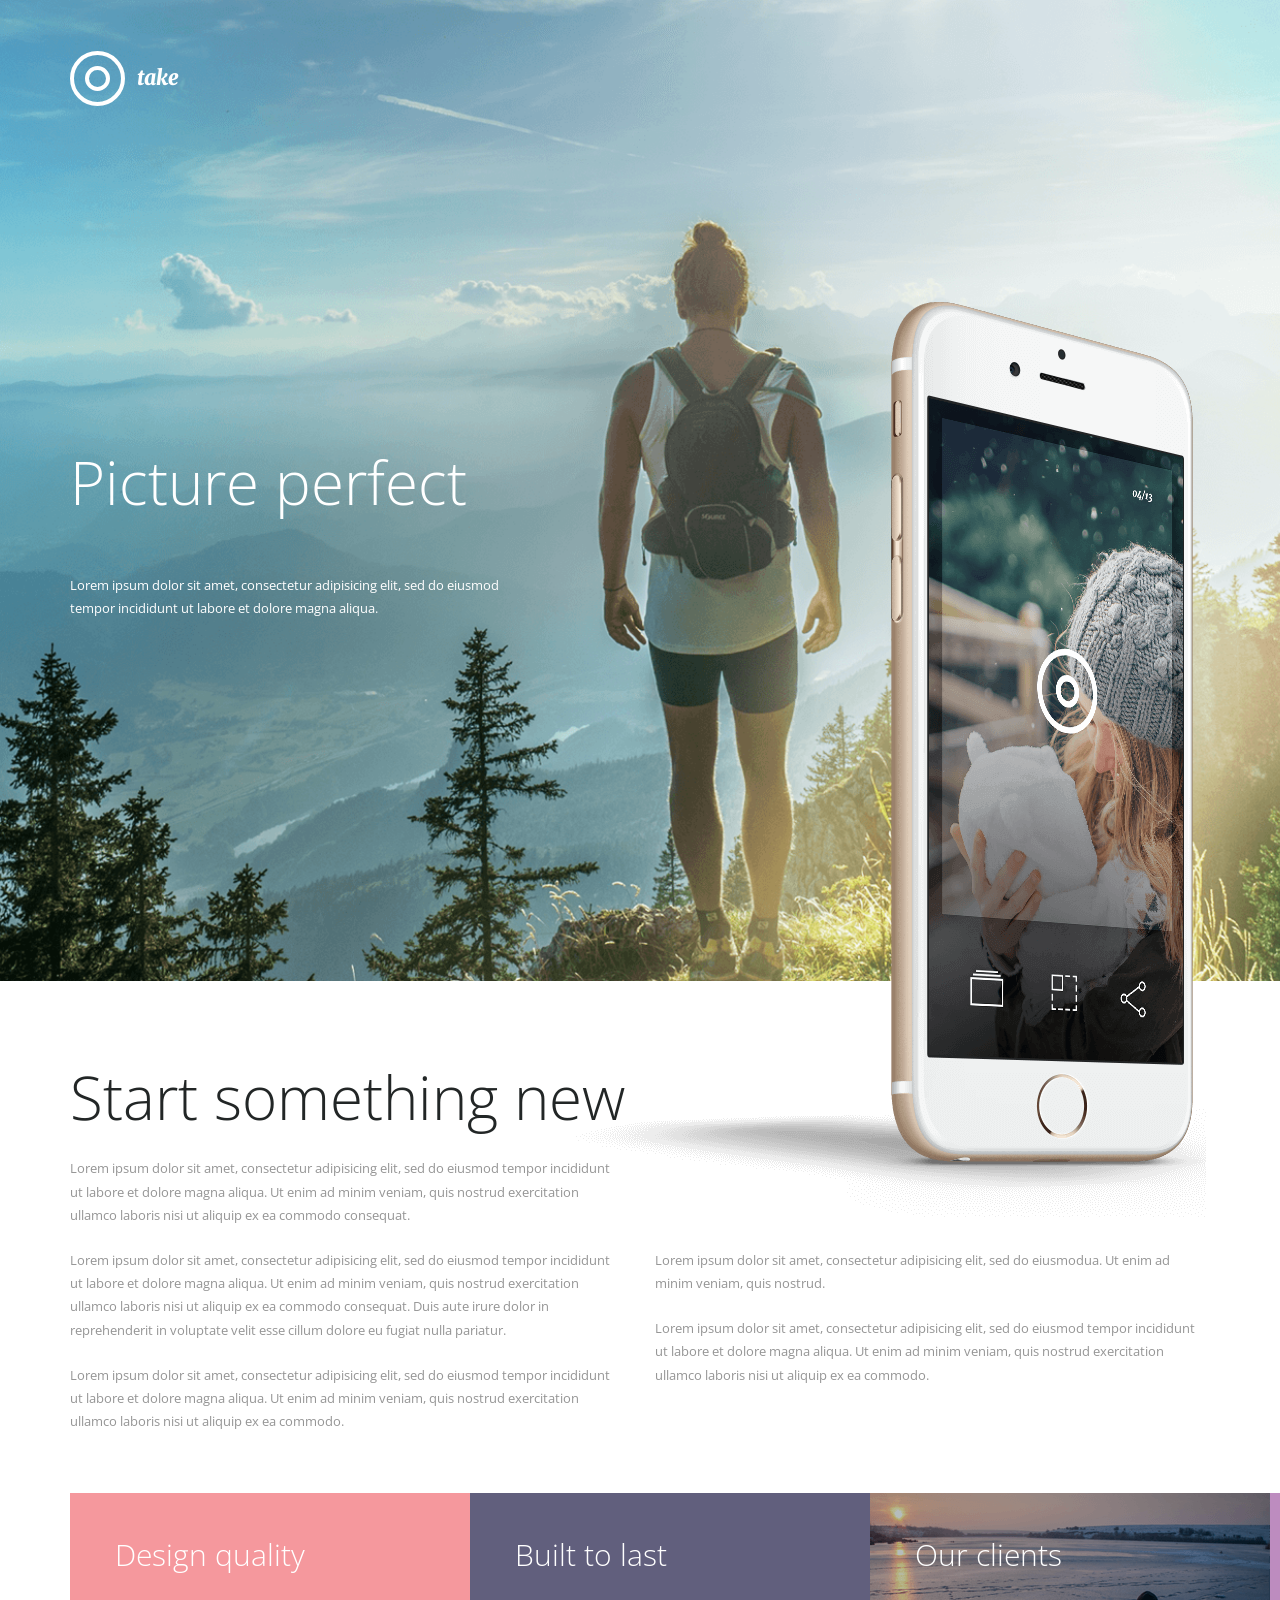
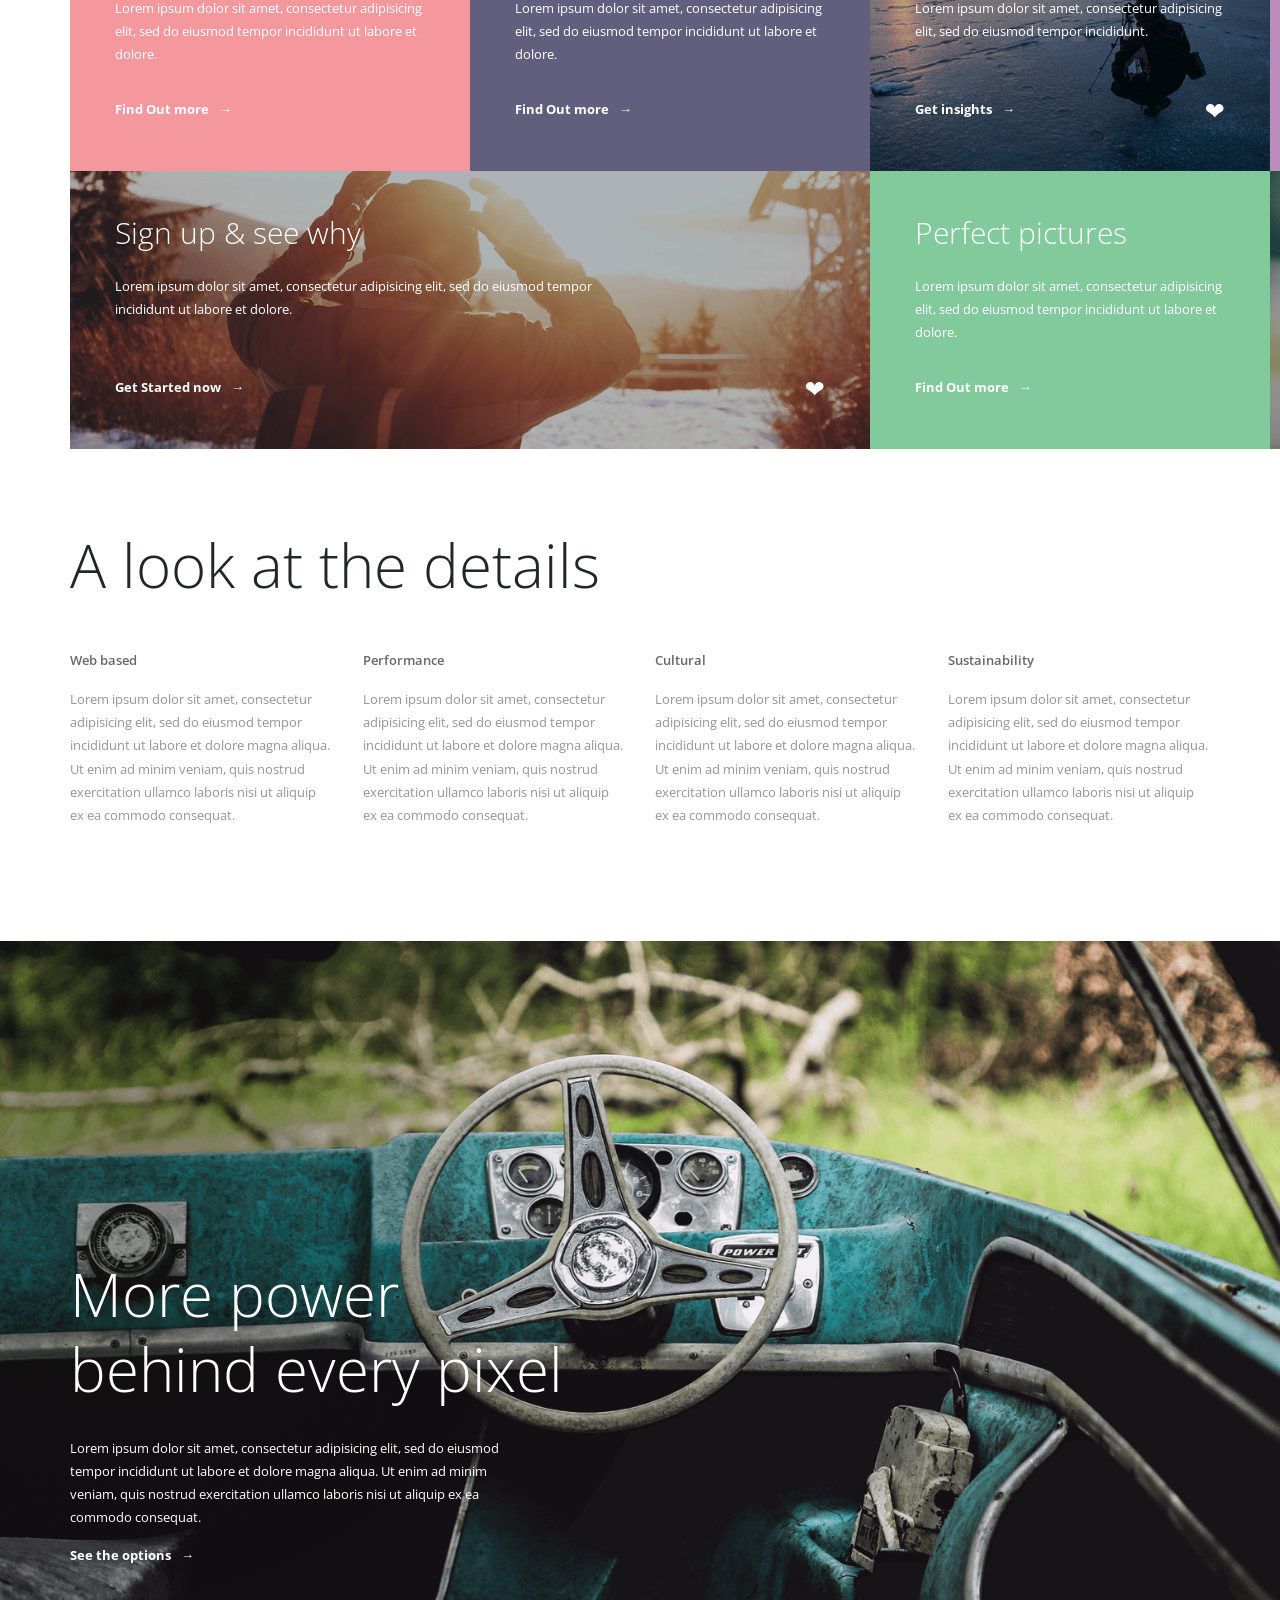
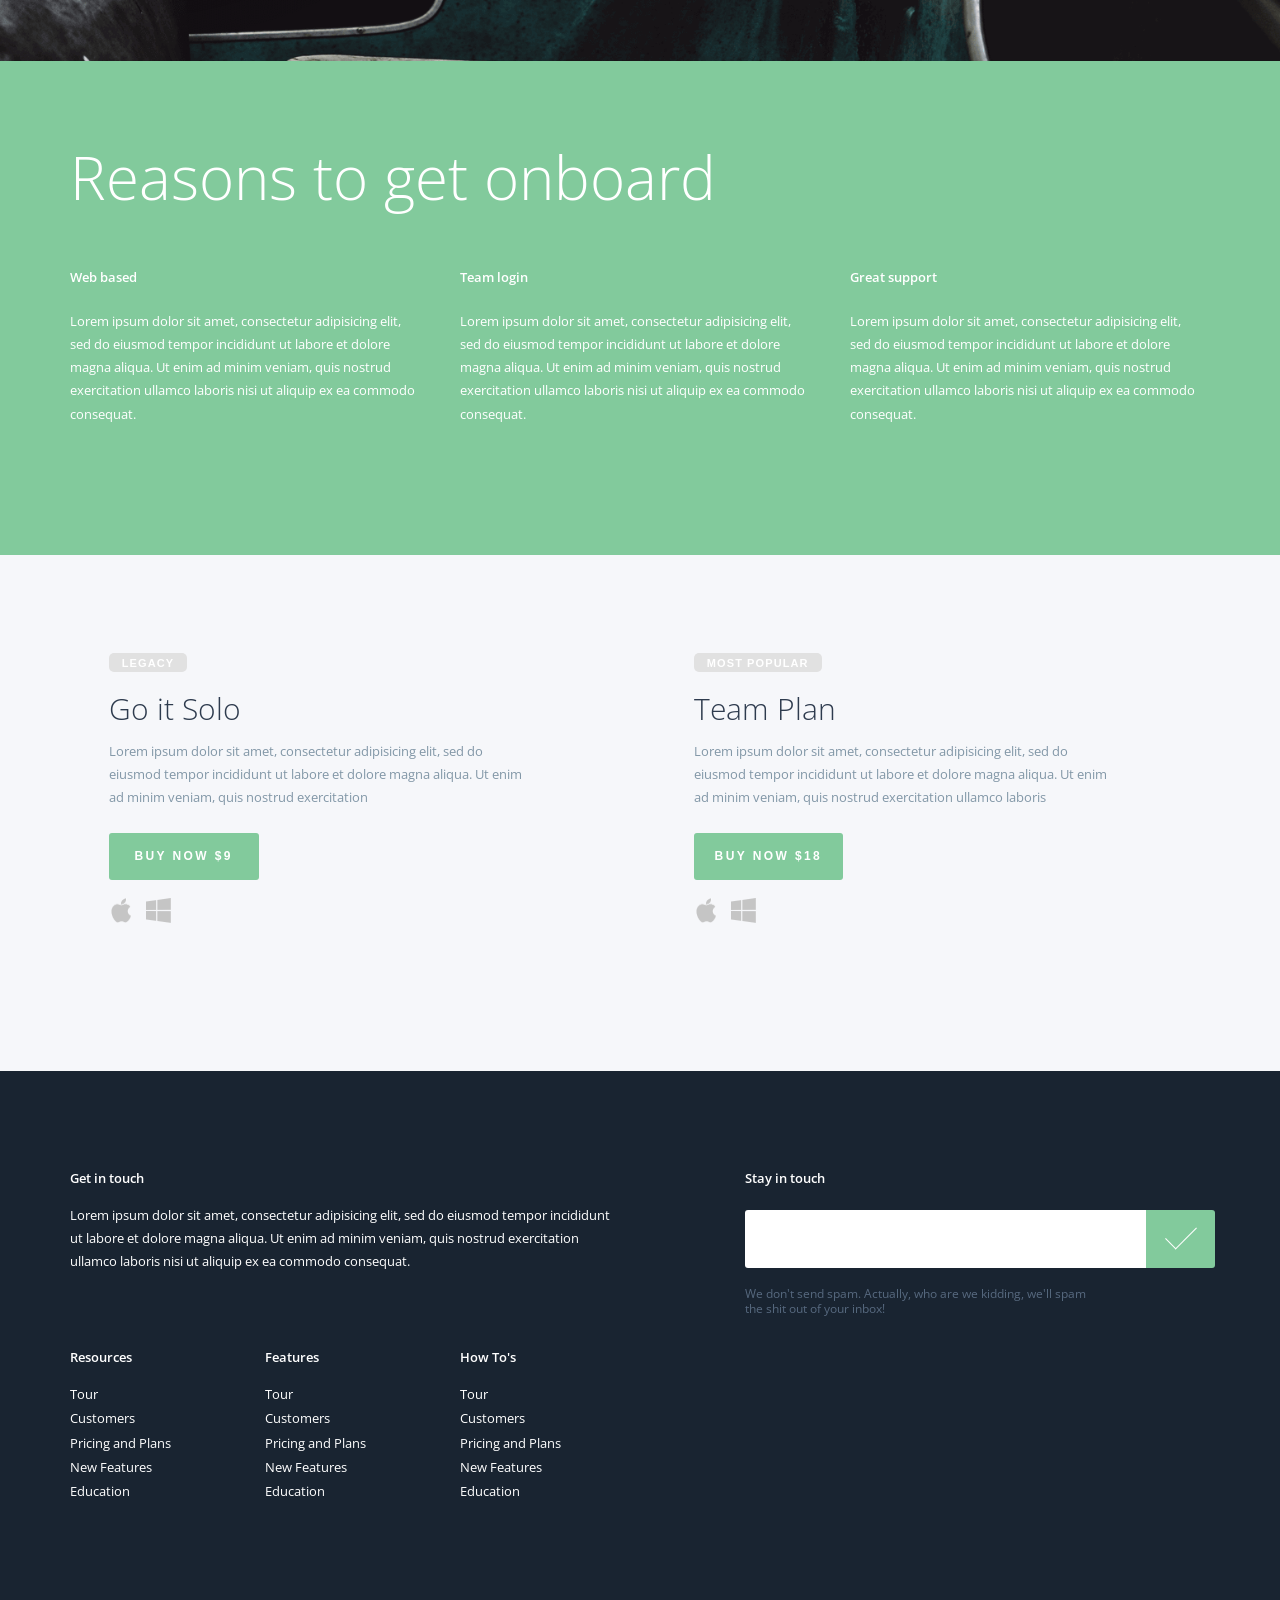
==== commit 7be5d82f: "refactoring modified few rows in html and css" ====
--- a/index.html
+++ b/index.html
@@ -1,5 +1,5 @@
 <!DOCTYPE html>
-<html lang="en">
+<html lang="zxx">
 <head>
 	<meta charset="UTF-8">
 	<meta name="viewport" content="width=device-width, initial-scale=1.0">
@@ -16,25 +16,25 @@
 				<div class="logo col-5">take</div>
 			</div>
 			<aside class="row">
+				<h2 class="col-12">Picture perfect</h2>
 				<h5><span>Perfect</span>&ensp; <a href="#">takepapp.com</a></h5>
-				<h1 class="col-12">Picture perfect</h1>
 			</aside>
-			<article class="row">
+			<div class="row">
 				<div class="col-5">
 					<p>Lorem ipsum dolor sit amet, consectetur adipisicing elit, sed do eiusmod tempor incididunt ut labore et dolore magna aliqua.
 					</p>
 				</div>
 				<div class="col-7 phone-img">
-					<img src="image/iPhone-img-crop.png">
-				</div>
-			</article>
+					<img src="image/iPhone-img-crop.png" alt="Phone picture">
+				</div>
+			</div>
 		</section>
 	<!-- Second Section. Idea -->
 		<section class="section-2">
 			<header class="row">
 				<h2 class="col-12">Start something new</h2>
 			</header>
-			<article class="row">
+			<div class="row">
 				<div class="col-6">
 					<p>Lorem ipsum dolor sit amet, consectetur adipisicing elit, sed do eiusmod
 					tempor incididunt ut labore et dolore magna aliqua. Ut enim ad minim veniam,
@@ -59,12 +59,12 @@
 					tempor incididunt ut labore et dolore magna aliqua. Ut enim ad minim veniam, quis nostrud exercitation ullamco laboris nisi ut aliquip ex ea commodo.
 					</p>
 				</div>
-			</article>
+			</div>
 		</section>
 	<!-- Third Section. Gallery -->
 		<section class="section-3">
 			<div class="wrapper">
-				<article id="gallery">
+				<div id="gallery">
 					<div class="first-img gal-img">
 						<h3>Design quality</h3>
 						<p>Lorem ipsum dolor sit amet, consectetur adipisicing elit, sed do eiusmod
@@ -129,7 +129,7 @@
 						</a>
 						<span>&#10085;</span>
 					</div>
-				</article>
+				</div>
 			</div>
 		</section>
 	<!-- Fourth Section. Description -->
@@ -138,7 +138,7 @@
 				<h5><a href="#">takepapp.com</a></h5>
 				<h2 class="col-12">A look at the details</h2>
 			</aside>
-			<article class="row">
+			<div class="row">
 				<div class="col-3">
 					<h4>Web based</h4>
 					<p>Lorem ipsum dolor sit amet, consectetur adipisicing elit, sed do eiusmod
@@ -171,14 +171,14 @@
 					consequat.
 					</p>
 				</div>
-			</article>
+			</div>
 		</section>
 	<!-- Fifth Section. Options Link -->
 		<section class="section-5">
 			<header class="row">
 				<h2 class="col-12">More power<br>behind every pixel</h2>
 			</header>
-			<article class="row">
+			<div class="row">
 				<div class="col-5">
 					<p>Lorem ipsum dolor sit amet, consectetur adipisicing elit, sed do eiusmod
 					tempor incididunt ut labore et dolore magna aliqua. Ut enim ad minim veniam,
@@ -186,7 +186,7 @@
 					consequat.
 					</p>
 				</div>
-			</article>
+			</div>
 			<div class="row">
 				<a href="#">
 					<p class="col-2">See the options &ensp;&rarr;</p>
@@ -199,7 +199,7 @@
 				<h5><a href="#">takepapp.com</a></h5>
 				<h2 class="col-12">Reasons to get onboard</h2>
 			</aside>
-			<article class="row">
+			<div class="row">
 				<div class="col-4">
 					<h4>Web based</h4>
 					<p>Lorem ipsum dolor sit amet, consectetur adipisicing elit, sed do eiusmod
@@ -224,7 +224,7 @@
 					consequat.
 					</p>
 				</div>
-			</article> 
+			</div> 
 		</section>
 	<!-- Seventh Section. Plans -->
 		<section class="section-7">
@@ -276,10 +276,11 @@
 			</div>
 			<div class="col-6">
 				<h4>Stay in touch</h4>
-				<form>
-					<input type="email" required>
+				<form action="#" method="post">
+					<label for="input_email">Input your email for subscribing</label>
+					<input id="input_email" type="email" name="email" required>
 					<input type="submit" value=" ">
-					<span class="tick"><div></div></span>
+					<div class="tick"><span></span></div>
 					<!-- Submit Button Style with Unicode -->
 					<!-- <span>&not;</span> -->
 				</form>
@@ -323,16 +324,17 @@
 	</footer>
 	<!-- Gallery Script for window width > 1224px -->
 	<script type="text/javascript">
+		var gallery = document.querySelector('#gallery');
 		if (window.innerWidth > 1224 && window.innerWidth < 2400) {
-			window.onscroll = function() {gallerySliding()};
+  		window.addEventListener('scroll', gallerySliding);
 		}
 		function gallerySliding() {
-		    if (document.body.scrollTop > 1390) {
-		      document.getElementById("gallery").className = "gallery-translate";
-		    } else if (document.body.scrollTop < 1385) {
-		      document.getElementById("gallery").className = "";
-		    }
+  		if (document.body.scrollTop > 1390) {
+    		gallery.classList.add('gallery-translate');
+  		} else if (document.body.scrollTop < 1385) {
+    		gallery.classList.remove('gallery-translate');
+  		}
 		}
 	</script>
 </body>
-</html>+</html>
--- a/style/style.css
+++ b/style/style.css
@@ -12,7 +12,7 @@
   line-height: 145%;
   background: #fff;
 }
-h1 {
+h2.col-12 {
   font-weight: 300;
   font-size: 3.75em;
 }
@@ -48,6 +48,9 @@
   display: block;
   width: 100%;
 }
+label {
+  display: none;
+}
 /* 12 Column Grid Layout */
 .col-1 {
   width: 8.33%;
@@ -93,7 +96,7 @@
   width: 1170px;
   margin: 0 auto;
 }
-.row:after {
+.row::after {
   content: "";
   clear: both;
   display: block;
@@ -116,7 +119,7 @@
   background: transparent;
   z-index: 1;
 }
-.section-1 .logo:before {
+.section-1 .logo::before {
   content: '';
   position: absolute;
   top: 0px;
@@ -126,7 +129,7 @@
   border: 4px solid #fff;
   border-radius: 50%;
 }
-.section-1 .logo:after {
+.section-1 .logo::after {
   content: '';
   position: absolute;
   top: 15px;
@@ -154,10 +157,10 @@
 .section-1 aside h5 a {
   color: #fff;
 }
-.section-1 article {
-  position: relative;
-}
-.section-1 article img {
+.section-1 div:last-child {
+  position: relative;
+}
+.section-1 div:last-child img {
   position: absolute;
   top: -17em;
   right: 1.2em;
@@ -474,7 +477,7 @@
   opacity: .1;
   cursor: pointer;
 }
-footer .col-6:last-child form span {
+footer .col-6:last-child form .tick {
   position: absolute;
   bottom: -3em;
   right: -3.5em;
@@ -485,7 +488,8 @@
   background: #82ca9c;
   z-index: 0;
 }
-footer .col-6:last-child form span div {
+footer .col-6:last-child form .tick span {
+  display: block;
   width: 30px;
   height: 15px;
   border-right: 1px solid #fff;
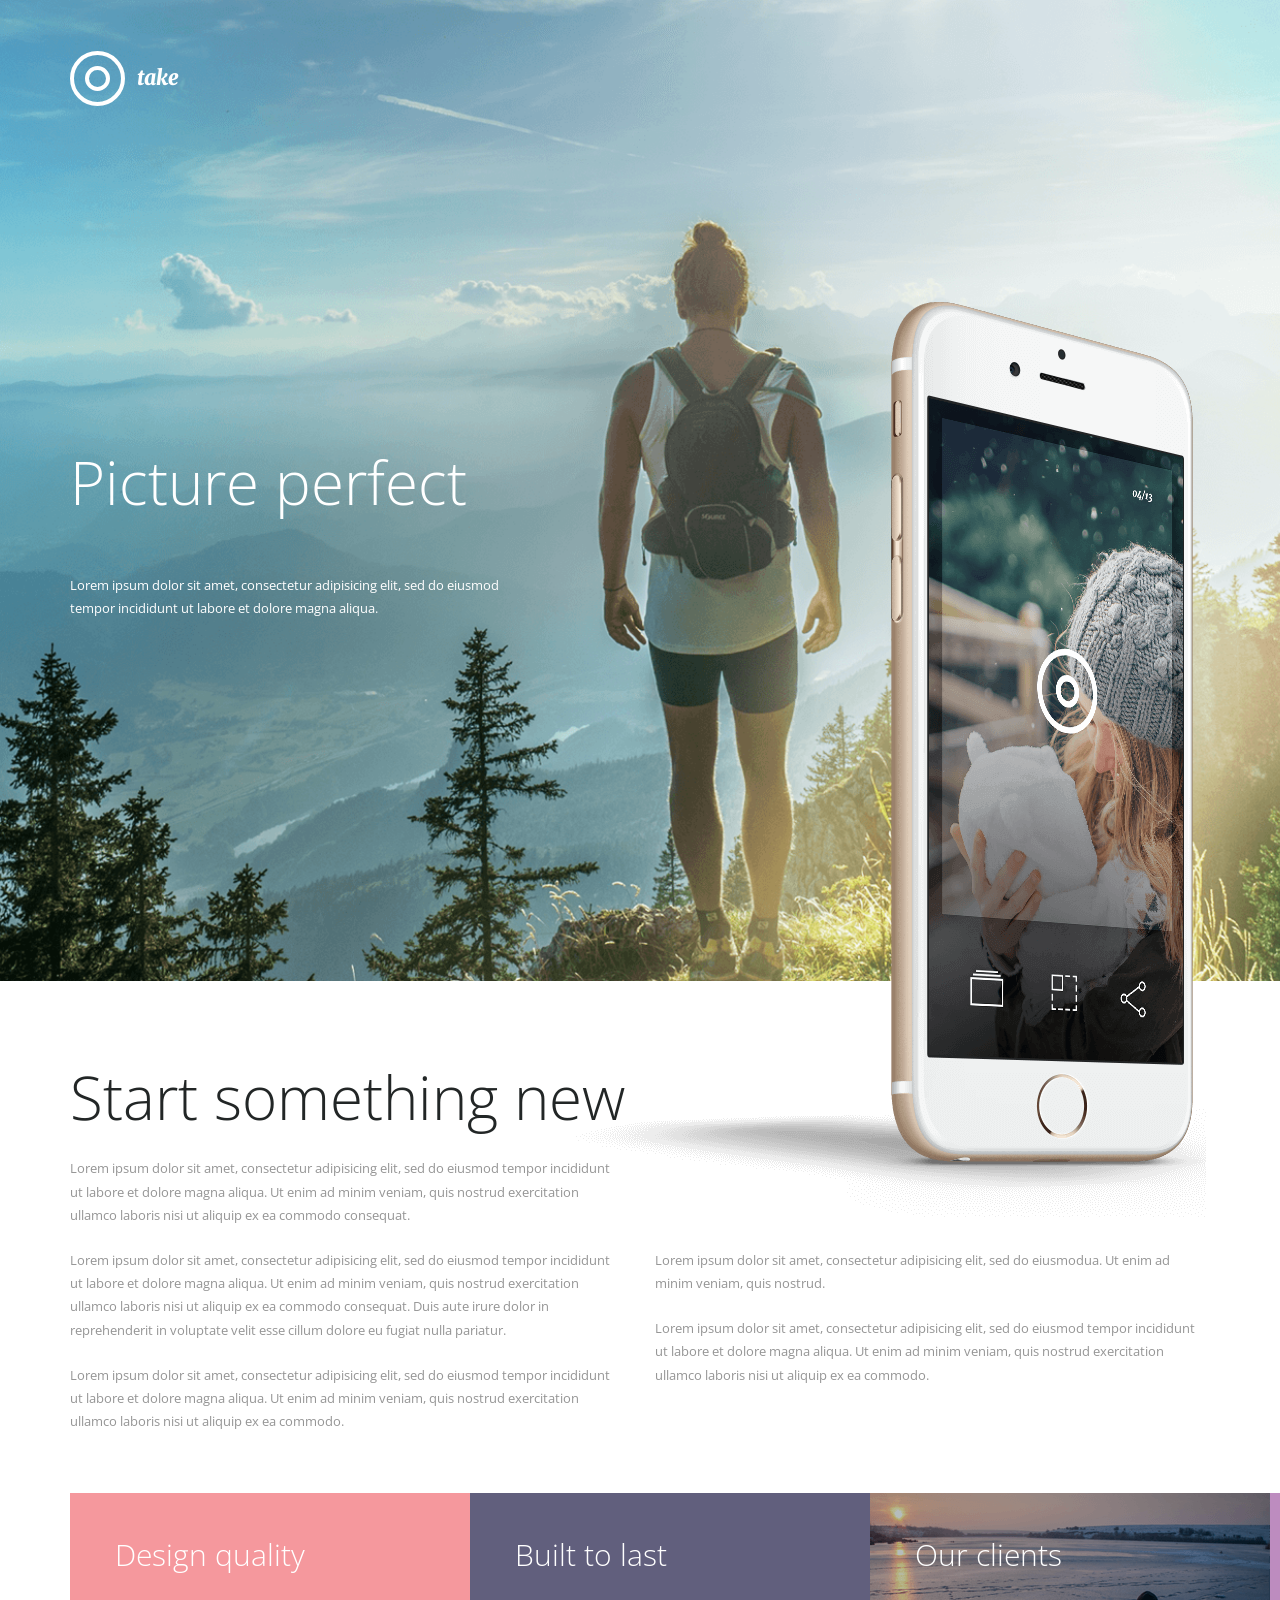
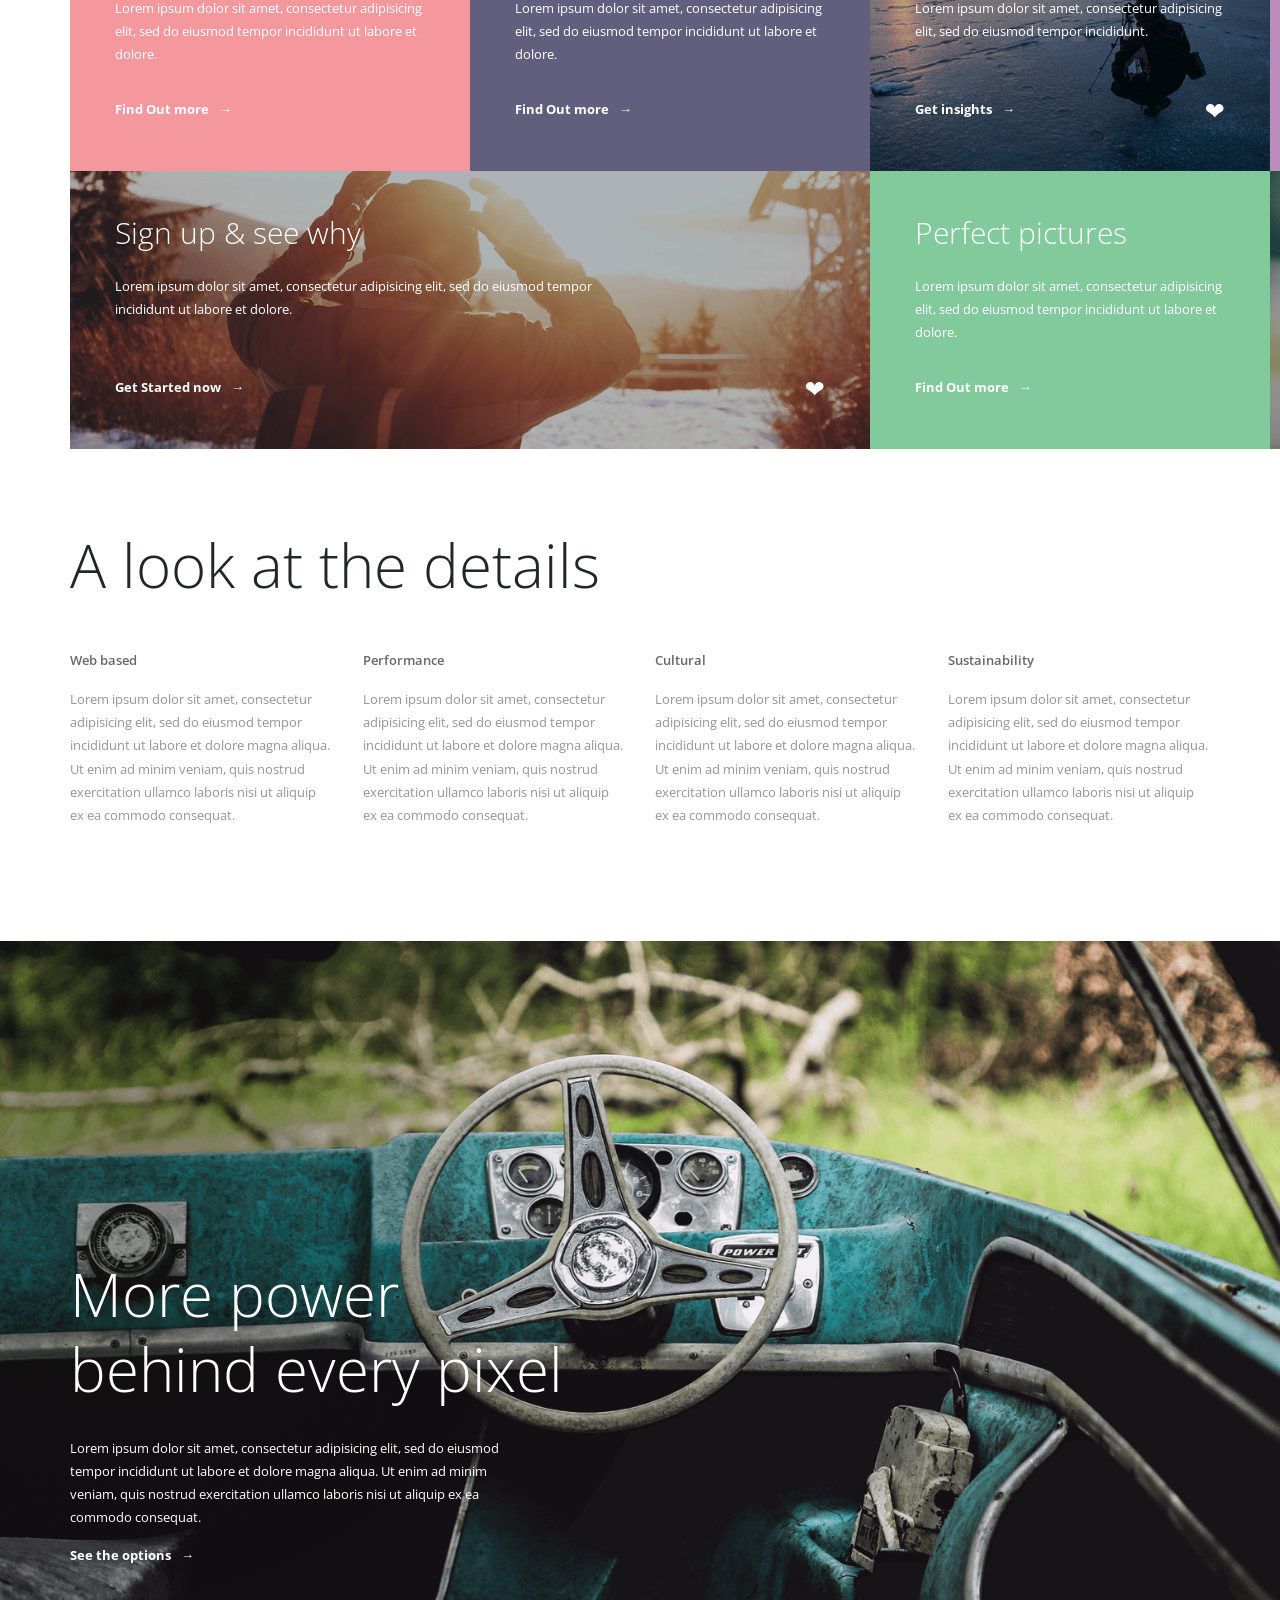
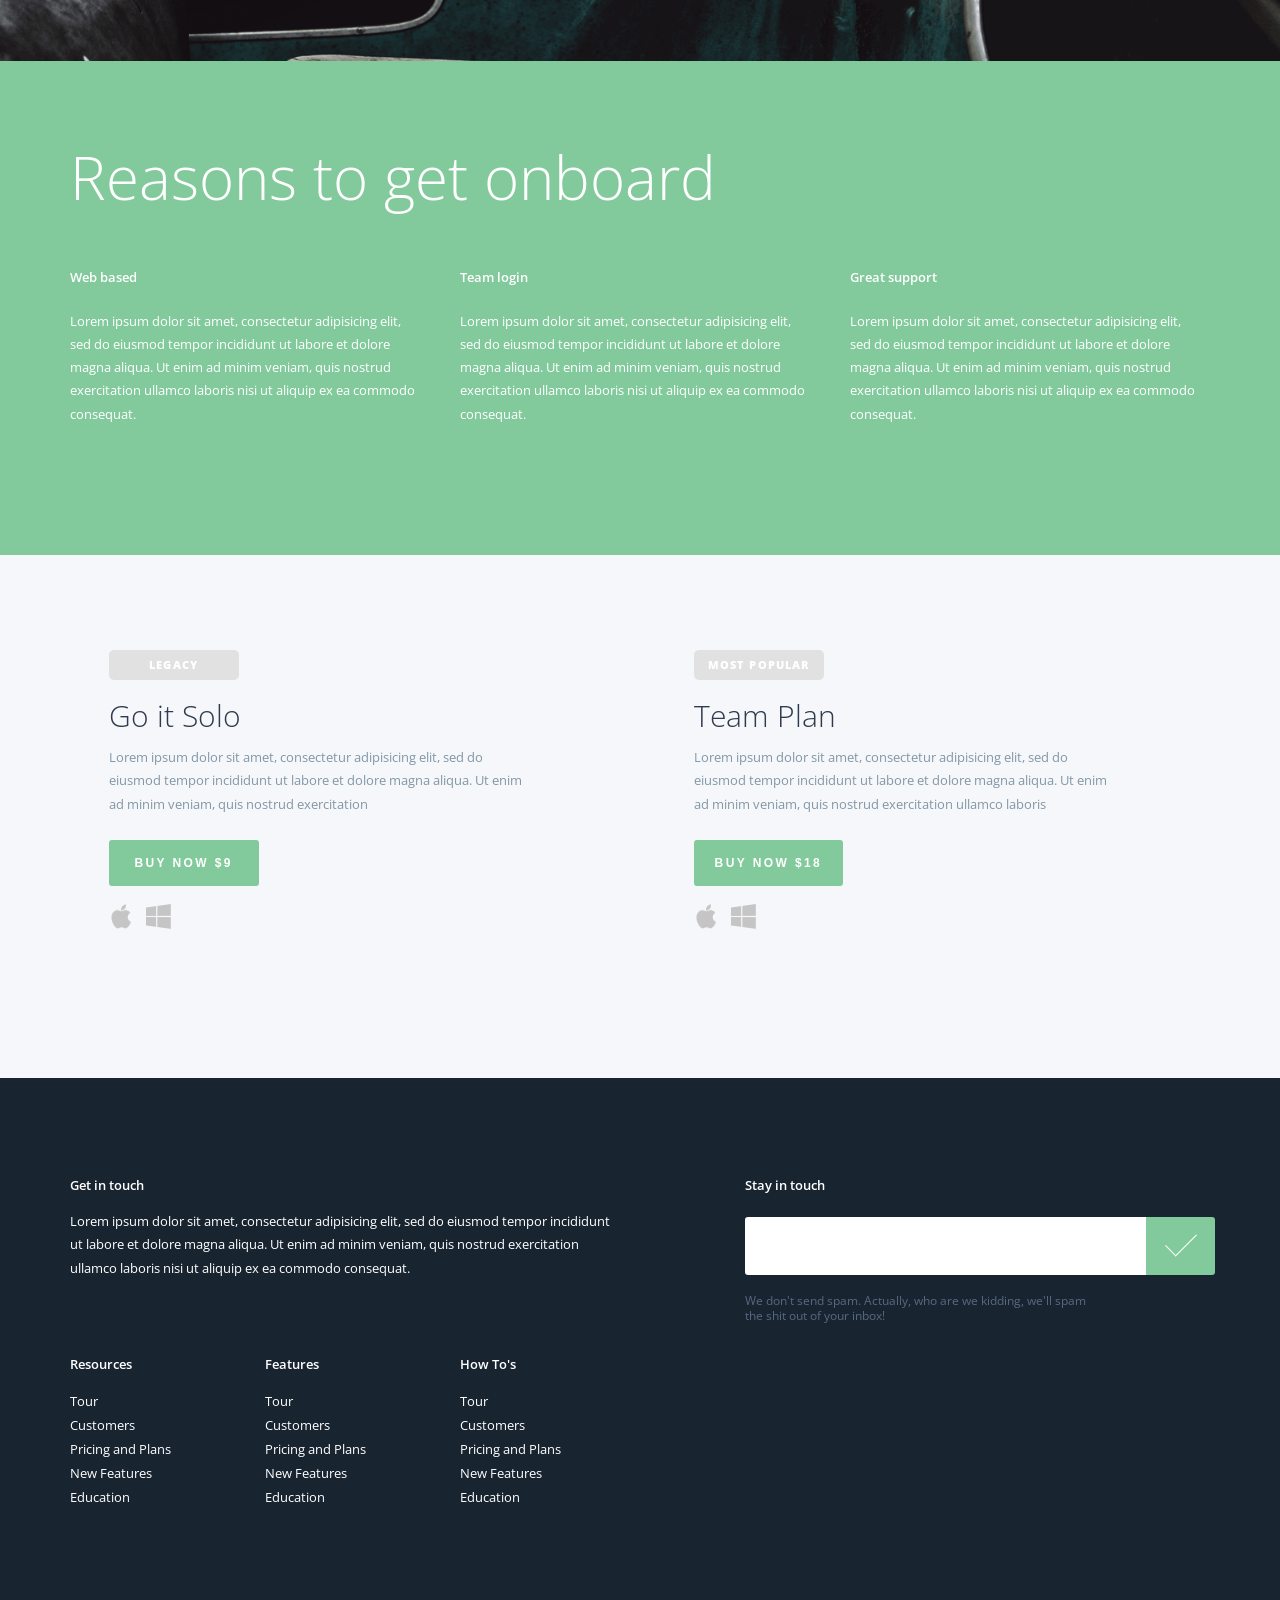
==== commit e0b4ed5e: "Added :focus to links" ====
--- a/index.html
+++ b/index.html
@@ -70,7 +70,7 @@
 						<p>Lorem ipsum dolor sit amet, consectetur adipisicing elit, sed do eiusmod
 						tempor incididunt ut labore et dolore.
 						</p>
-						<a href="">
+						<a href="#">
 							<p>Find Out more &ensp;&rarr;</p>
 						</a>
 					</div>
@@ -79,7 +79,7 @@
 						<p>Lorem ipsum dolor sit amet, consectetur adipisicing elit, sed do eiusmod
 						tempor incididunt ut labore et dolore.
 						</p>
-						<a href="">
+						<a href="#">
 							<p>Find Out more &ensp;&rarr;</p>
 						</a>
 					</div>
@@ -88,7 +88,7 @@
 						<p>Lorem ipsum dolor sit amet, consectetur adipisicing elit, sed do eiusmod
 						tempor incididunt.
 						</p>
-						<a href="">
+						<a href="#">
 							<p>Get insights &ensp;&rarr;</p>
 						</a>
 						<span>&#10085;</span>
@@ -98,7 +98,7 @@
 						<p>Lorem ipsum dolor sit amet, consectetur adipisicing elit, sed do eiusmod
 						tempor incididunt ut labore et dolore. Lorem ipsum dolor sit amet, consectetur adipisicing elit.
 						</p>
-						<a href="">
+						<a href="#">
 							<p>Find Out more &ensp;&rarr;</p>
 						</a>
 					</div>
@@ -107,7 +107,7 @@
 						<p>Lorem ipsum dolor sit amet, consectetur adipisicing elit, sed do eiusmod
 						tempor incididunt ut labore et dolore.
 						</p>
-						<a href="">
+						<a href="#">
 							<p>Get Started now &ensp;&rarr;</p>
 						</a>
 						<span>&#10085;</span>
@@ -116,7 +116,7 @@
 						<h3>Perfect pictures</h3>
 						<p>Lorem ipsum dolor sit amet, consectetur adipisicing elit, sed do eiusmod
 						tempor incididunt ut labore et dolore.</p>
-						<a href="">
+						<a href="#">
 							<p>Find Out more &ensp;&rarr;</p>
 						</a>
 					</div>
@@ -124,7 +124,7 @@
 						<h3>Start something new</h3>
 						<p>Lorem ipsum dolor sit amet, consectetur adipisicing elit, sed do eiusmod
 						tempor incididunt ut labore et dolore.</p>
-						<a href="">
+						<a href="#">
 							<p>Get Started now &ensp;&rarr;</p>
 						</a>
 						<span>&#10085;</span>
@@ -231,7 +231,7 @@
 			<div class="row">
 				<h5><a href="#">takepapp.com</a></h5>
 				<div class="col-6">
-					<button class="status">Legacy</button>
+					<div class="status">Legacy</div>
 					<div class="content">
 						<h3>Go it Solo</h3>
 						<p>Lorem ipsum dolor sit amet, consectetur adipisicing elit, sed do eiusmod
@@ -239,14 +239,14 @@
 						quis nostrud exercitation
 						</p>
 					</div>
-					<button class="buy-now">Buy Now $9</button>
+					<button type="button" class="buy-now">Buy Now $9</button>
 					<div class="icons">
-						<a href=""><img src="image/apple-logo.png" alt="Apple"></a>
-						<a href=""><img src="image/windows-logo.png" alt="Windows"></a>
+						<a href="#"><img src="image/apple-logo.png" alt="Apple"></a>
+						<a href="#"><img src="image/windows-logo.png" alt="Windows"></a>
 					</div>
 				</div>
 				<div class="col-6">
-					<button class="status">Most Popular</button>
+					<div class="status">Most Popular</div>
 					<div class="content">
 						<h3>Team Plan</h3>
 						<p>Lorem ipsum dolor sit amet, consectetur adipisicing elit, sed do eiusmod
@@ -254,10 +254,10 @@
 						quis nostrud exercitation ullamco laboris
 						</p>
 					</div>
-					<button class="buy-now">Buy Now $18</button>
+					<button type="button" class="buy-now">Buy Now $18</button>
 					<div class="icons">
-						<a href=""><img src="image/apple-logo.png" alt="Apple"></a>
-						<a href=""><img src="image/windows-logo.png" alt="Windows"></a>
+						<a href="#"><img src="image/apple-logo.png" alt="Apple"></a>
+						<a href="#"><img src="image/windows-logo.png" alt="Windows"></a>
 					</div>
 				</div>
 			</div>
@@ -293,31 +293,31 @@
 			<div class="col-2">
 				<h4>Resources</h4>
 				<ul>
-					<li><a href="">Tour</a></li>
-					<li><a href="">Customers</a></li>
-					<li><a href="">Pricing and Plans</a></li>
-					<li><a href="">New Features</a></li>
-					<li><a href="">Education</a></li>
+					<li><a href="#">Tour</a></li>
+					<li><a href="#">Customers</a></li>
+					<li><a href="#">Pricing and Plans</a></li>
+					<li><a href="#">New Features</a></li>
+					<li><a href="#">Education</a></li>
 				</ul>
 			</div>
 			<div class="col-2">
 				<h4>Features</h4>
 				<ul>
-					<li><a href="">Tour</a></li>
-					<li><a href="">Customers</a></li>
-					<li><a href="">Pricing and Plans</a></li>
-					<li><a href="">New Features</a></li>
-					<li><a href="">Education</a></li>
+					<li><a href="#">Tour</a></li>
+					<li><a href="#">Customers</a></li>
+					<li><a href="#">Pricing and Plans</a></li>
+					<li><a href="#">New Features</a></li>
+					<li><a href="#">Education</a></li>
 				</ul>
 			</div>
 			<div class="col-2">
 				<h4>How To's</h4>
 				<ul>
-					<li><a href="">Tour</a></li>
-					<li><a href="">Customers</a></li>
-					<li><a href="">Pricing and Plans</a></li>
-					<li><a href="">New Features</a></li>
-					<li><a href="">Education</a></li>
+					<li><a href="#">Tour</a></li>
+					<li><a href="#">Customers</a></li>
+					<li><a href="#">Pricing and Plans</a></li>
+					<li><a href="#">New Features</a></li>
+					<li><a href="#">Education</a></li>
 				</ul>
 			</div>
 		</div>
--- a/style/style.css
+++ b/style/style.css
@@ -359,7 +359,8 @@
 .section-7 .col-6 {
   padding: 2.3em 7em 3.5em 3.35em;
 }
-.section-7 .col-6 button {
+.section-7 .col-6 button,
+.section-7 .col-6 .status {
   text-transform: uppercase;
   color: #fff;
   border: none;
@@ -367,7 +368,9 @@
   transition: all .3s;
 }
 .section-7 .col-6 .status {
+  width: 130px;
   padding: 0.3em 1.2em;
+  text-align: center;
   font-weight: 800;
   font-size: 0.6875em;
   letter-spacing: 0.1em;
@@ -393,7 +396,8 @@
   background: #82ca9c;
   border-radius: 3px;
 }
-.section-7 .col-6 .buy-now:hover {
+.section-7 .col-6 .buy-now:hover,
+.section-7 .col-6 .buy-now:focus {
   -webkit-filter: contrast(115%);
   filter: contrast(115%);
   cursor: pointer;
@@ -473,7 +477,8 @@
   opacity: 0;
   transition: all .3s;
 }
-footer .col-6:last-child form input[type=submit]:hover {
+footer .col-6:last-child form input[type=submit]:hover,
+footer .col-6:last-child form input[type=submit]:focus {
   opacity: .1;
   cursor: pointer;
 }
